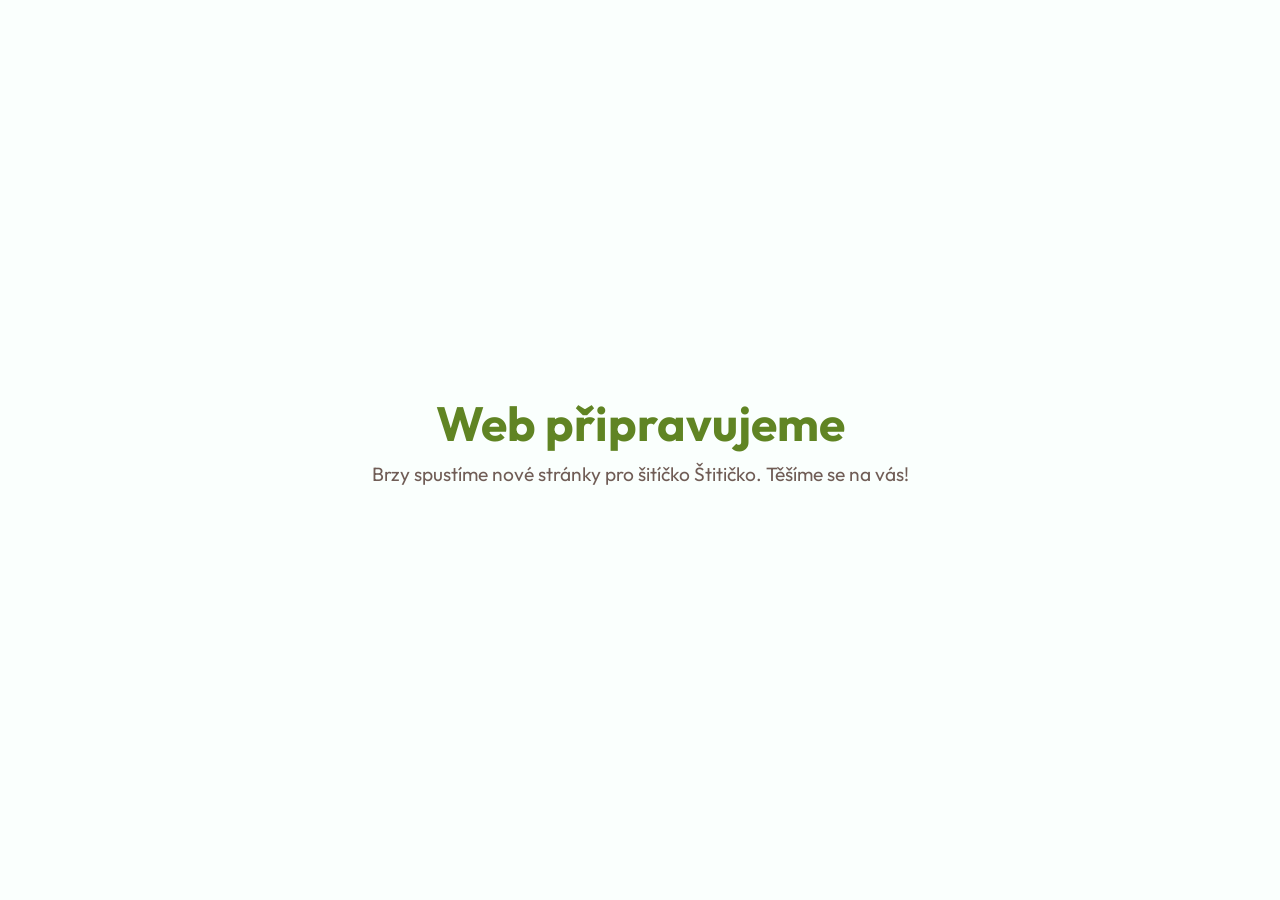
==== index.html @ 1f5d09c8 "create" ====
<!DOCTYPE html>
<html lang="cs">
<head>
  <meta charset="UTF-8" />
  <meta name="viewport" content="width=device-width, initial-scale=1.0" />
  <title>Štitičko u divadla</title>

  <!-- Bootstrap -->
  <link href="https://cdn.jsdelivr.net/npm/bootstrap@5.3.3/dist/css/bootstrap.min.css" rel="stylesheet" />

  <!-- Google Fonts: Outfit -->
  <link href="https://fonts.googleapis.com/css2?family=Outfit:wght@400;600;700&display=swap" rel="stylesheet" />

  <style>
    body {
      font-family: 'Outfit', sans-serif;
      background-color: #FAFFFD; /* Baby powder */
      color: #020202; /* Black */
      display: flex;
      flex-direction: column;
      justify-content: center;
      align-items: center;
      height: 100vh;
      margin: 0;
      text-align: center;
    }

    h1 {
      font-size: 3rem;
      font-weight: 700;
      color: #608423; /* Avocado */
    }

    p {
      font-size: 1.2rem;
      color: #705D56; /* Wenge */
    }

    .badge {
      background-color: #3C91E6; /* Tufts Blue */
      color: #FAFFFD;
      font-weight: 600;
      font-size: 1rem;
      padding: 0.5rem 1rem;
      border-radius: 0.5rem;
      margin-top: 1.5rem;
    }
  </style>
</head>
<body>
  <div>
    <h1>Web připravujeme</h1>
    <p>Brzy spustíme nové stránky pro šitíčko Štitičko. Těšíme se na vás!</p>
  </div>
</body>
</html>
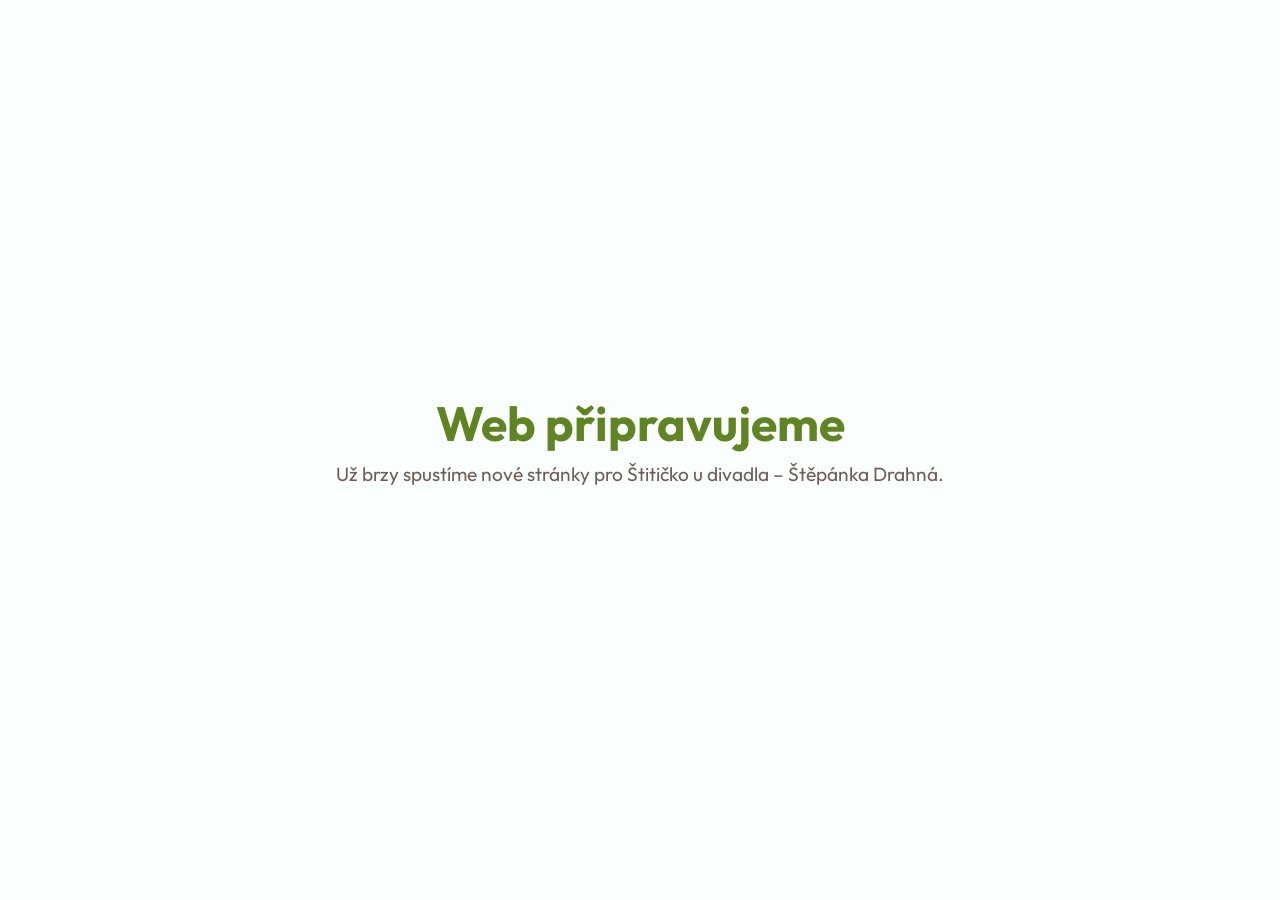
==== commit 72195b83: "upráva textu" ====
--- a/index.html
+++ b/index.html
@@ -50,7 +50,7 @@
 <body>
   <div>
     <h1>Web připravujeme</h1>
-    <p>Brzy spustíme nové stránky pro šitíčko Štitičko. Těšíme se na vás!</p>
+    <p>Už brzy spustíme nové stránky pro Štitičko u divadla – Štěpánka Drahná.</p>
   </div>
 </body>
 </html>
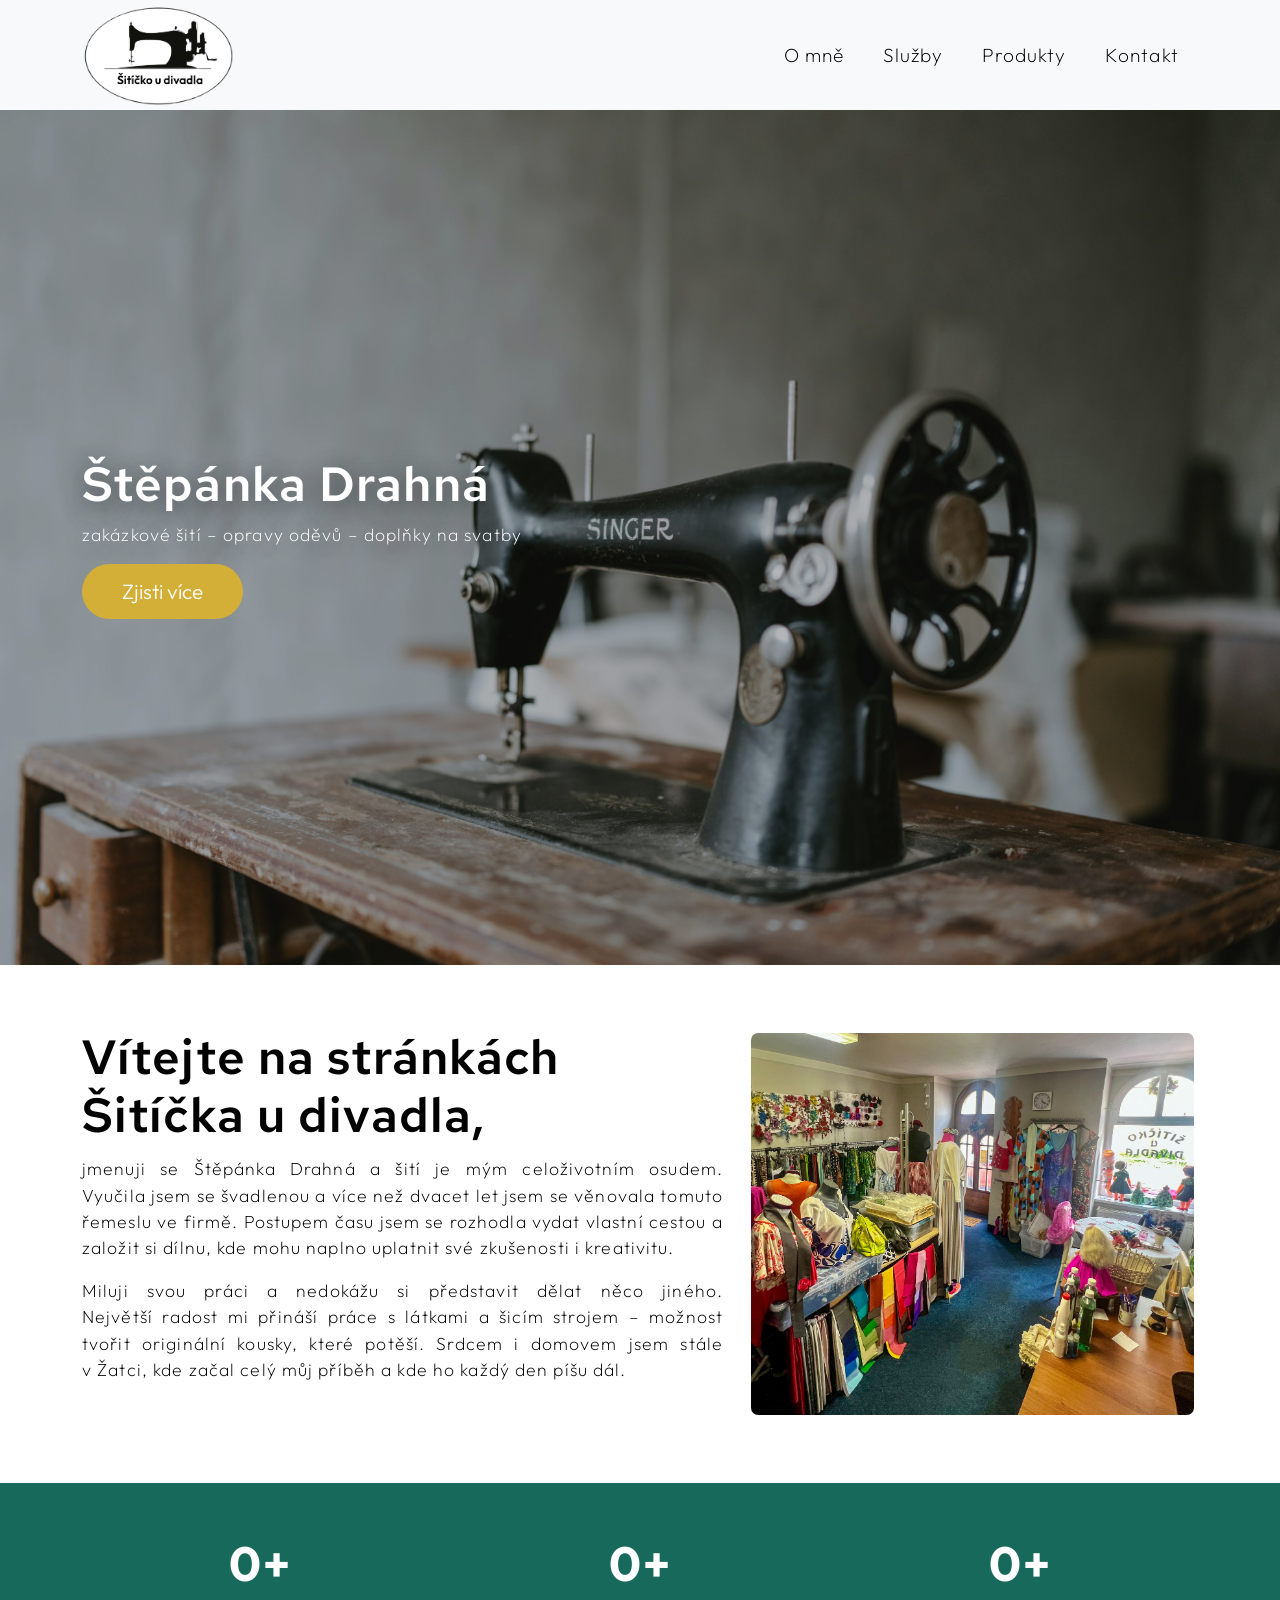
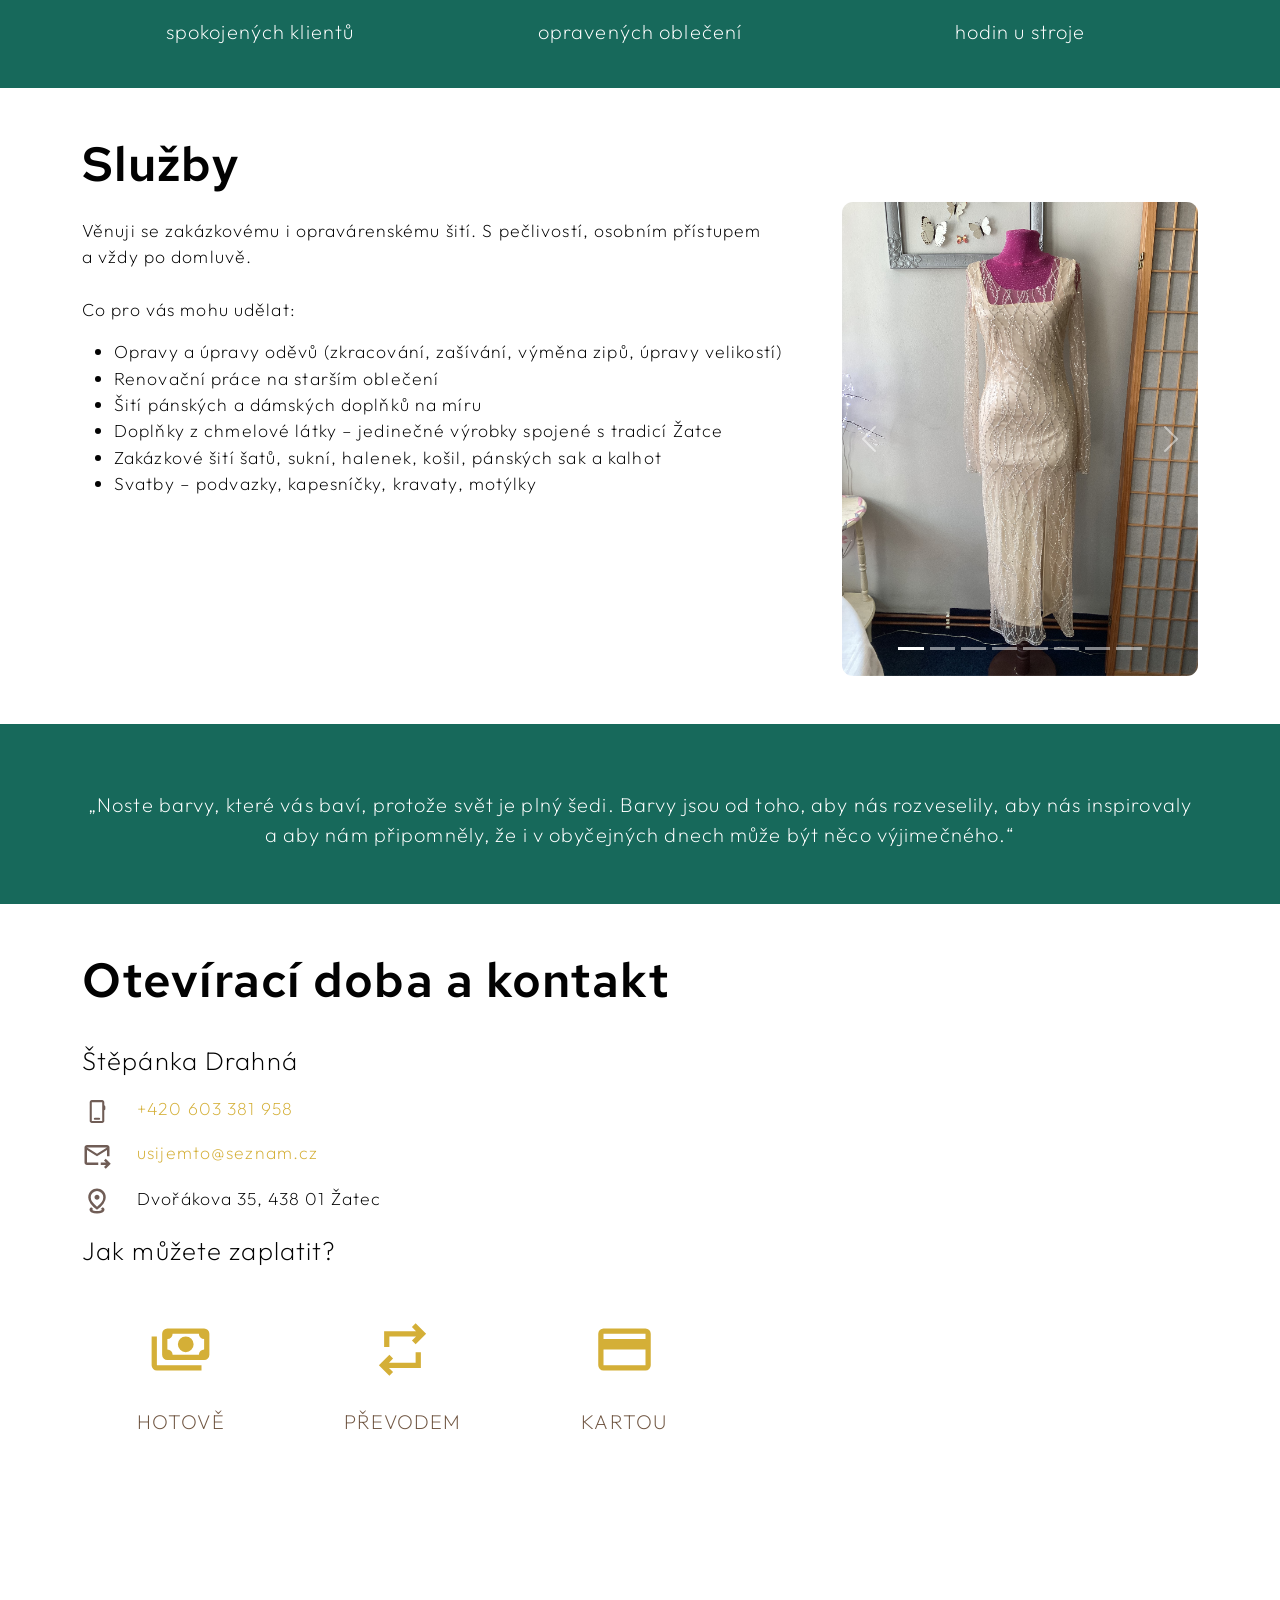
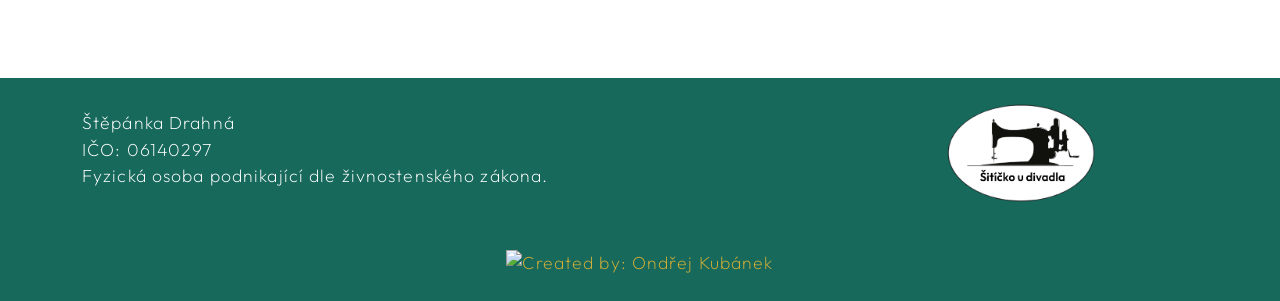
==== commit 9c94d6ae: "první ostrá" ====
--- a/index.html
+++ b/index.html
@@ -1,56 +1,374 @@
 <!DOCTYPE html>
 <html lang="cs">
+
 <head>
-  <meta charset="UTF-8" />
-  <meta name="viewport" content="width=device-width, initial-scale=1.0" />
-  <title>Štitičko u divadla</title>
-
-  <!-- Bootstrap -->
-  <link href="https://cdn.jsdelivr.net/npm/bootstrap@5.3.3/dist/css/bootstrap.min.css" rel="stylesheet" />
-
-  <!-- Google Fonts: Outfit -->
-  <link href="https://fonts.googleapis.com/css2?family=Outfit:wght@400;600;700&display=swap" rel="stylesheet" />
-
-  <style>
-    body {
-      font-family: 'Outfit', sans-serif;
-      background-color: #FAFFFD; /* Baby powder */
-      color: #020202; /* Black */
-      display: flex;
-      flex-direction: column;
-      justify-content: center;
-      align-items: center;
-      height: 100vh;
-      margin: 0;
-      text-align: center;
-    }
-
-    h1 {
-      font-size: 3rem;
-      font-weight: 700;
-      color: #608423; /* Avocado */
-    }
-
-    p {
-      font-size: 1.2rem;
-      color: #705D56; /* Wenge */
-    }
-
-    .badge {
-      background-color: #3C91E6; /* Tufts Blue */
-      color: #FAFFFD;
-      font-weight: 600;
-      font-size: 1rem;
-      padding: 0.5rem 1rem;
-      border-radius: 0.5rem;
-      margin-top: 1.5rem;
-    }
-  </style>
+    <meta charset="UTF-8">
+    <meta http-equiv="X-UA-Compatible" content="IE=edge">
+    <meta name="viewport" content="width=device-width, initial-scale=1.0">
+
+    <link rel="stylesheet" href="assets/lightbox2-2.11.3/dist/css/lightbox.min.css" />
+    <link href="css/bootstrap.css" rel="stylesheet" />
+    <link href="css/styles.css" rel="stylesheet" />
+    <meta name="author" content="Ondřej Kubánek">
+    <meta name="format-detection" content="telephone=no">
+
+    <title>Šitíčko u divadla – Štěpánka Drahná</title>
+    <meta name="description"
+        content="Šitíčko u divadla – ručně šité doplňky, opravy, renovace oblečení a pánské doplňky na míru v Žatci. Zakázkové šití s láskou a zkušeností. Kontaktujte mě pro jedinečné výrobky!">
+    <meta name="keywords"
+        content="šití, šicí služby, zakázkové šití, opravy oblečení, renovace oblečení, pánské doplňky, motýlky, kravaty, svatební doplňky, Žatec, ruční práce">
+    <meta name="robots" content="index, follow">
+
+    <meta property="og:url" content="https://www.sitickoudivadla.cz/">
+    <meta property="og:type" content="website">
+    <meta property="og:description"
+        content="Šitíčko u divadla – ručně šité doplňky, opravy, renovace oblečení a pánské doplňky na míru v Žatci. Zakázkové šití s láskou a zkušeností. Kontaktujte mě pro jedinečné výrobky!">
+    <meta property="og:image" content="assets/img/bg-header-foto.jpg">
+
+    <link rel="apple-touch-icon" sizes="180x180" href="assets/favicon/apple-touch-icon.png">
+    <link rel="manifest" href="assets/favicon/site.webmanifest">
+    <link rel="shortcut icon" href="assets/favicon/favicon.ico">
+
+
 </head>
+
 <body>
-  <div>
-    <h1>Web připravujeme</h1>
-    <p>Už brzy spustíme nové stránky pro Štitičko u divadla – Štěpánka Drahná.</p>
-  </div>
+
+    <nav class="navbar bg-light navbar-expand-lg">
+        <div class="container">
+            <a class="navbar-brand mx-auto mx-lg-0" href="./">
+                <img src="./assets/logos/logo-main.png" alt="Logo Šitíčko u divadla" height="100">
+            </a>
+            <button class="navbar-toggler collapsed d-flex d-lg-none flex-column justify-content-around m-nav-btn"
+                type="button" data-bs-toggle="collapse" data-bs-target="#navbarNav" aria-controls="navbarNav"
+                aria-expanded="false" aria-label="Toggle navigation">
+                <span class="toggler-icon top-bar"></span>
+                <span class="toggler-icon middle-bar"></span>
+                <span class="toggler-icon bottom-bar"></span>
+            </button>
+            <div class="collapse navbar-collapse justify-content-end mt-2 mt-lg-0" id="navbarNav">
+                <ul class="navbar-nav m-nav justify-content-center justify-content-lg-end">
+                    <li class="nav-item">
+                        <a class="nav-link" href="#o-mne">O mně</a>
+                    </li>
+                    <li class="nav-item">
+                        <a class="nav-link" href="#sluzby">Služby</a>
+                    </li>
+                    <li class="nav-item">
+                        <a class="nav-link" href="/produkty">Produkty</a>
+                    </li>
+                    <li class="nav-item">
+                        <a class="nav-link" href="#kontakt">Kontakt</a>
+                    </li>
+                    <!--<li class="nav-item social-nav position-relative">
+                    <a class="nav-link social-nav-item" target="_blank"
+                        href="https://www.instagram.com/blahodarna_pece_stepanka_kee/">
+                        <img class="icon" src="./assets/icons/instagram.svg" alt="Instagram" height="25px">
+                    </a>
+                    <a class="nav-link social-nav-item" target="_blank"
+                        href="https://www.facebook.com/profile.php?id=100088248204150">
+                        <img class="icon" src="./assets/icons/facebook.svg" alt="Facebook" height="25px">
+                    </a>
+                </li>-->
+                </ul>
+            </div>
+        </div>
+    </nav>
+
+
+
+    <section class=" header w-100 d-flex align-items-center">
+        <div class="container">
+            <div class="row">
+                <div class="col-lg-12 text-header">
+                    <div class="col-lg-12">
+
+                    </div>
+                    <div class="col-lg-12 py-5">
+                        <H1 class="text-shadow" style="color:white;">Štěpánka Drahná</h1>
+                        <p class="text-shadow" style="color:white; ">zakázkové šití – opravy oděvů – doplňky na svatby
+                        </p>
+                        <a class="btn btn-secondary " href="">Zjisti více</a>
+                    </div>
+                </div>
+            </div>
+        </div>
+    </section>
+
+
+
+    <section class="about content- py-5" id="o-mne">
+        <div class="container">
+            <div class="row">
+
+                <div class="col-lg-7 pt-3">
+                    <h1>Vítejte na stránkách<br>Šitíčka u divadla,</h1>
+                    <p class="pt-1 justify">jmenuji se Štěpánka Drahná a šití je mým celoživotním osudem.
+                        Vyučila&nbsp;jsem
+                        se švadlenou a více než dvacet let jsem se věnovala tomuto řemeslu ve firmě. Postupem času jsem
+                        se rozhodla vydat vlastní cestou a založit si dílnu, kde mohu naplno uplatnit své zkušenosti
+                        i&nbsp;kreativitu.</p>
+                    <p class="justify">Miluji svou práci a nedokážu si představit dělat něco jiného.
+                        Největší&nbsp;radost mi
+                        přináší práce s látkami a šicím strojem – možnost tvořit originální kousky, které potěší. Srdcem
+                        i&nbsp;domovem jsem stále v&nbsp;Žatci, kde začal celý můj příběh a&nbsp;kde ho každý den píšu
+                        dál.</p>
+                </div>
+                <div class="col-lg-5 py-3">
+                    <a href="./assets/img/interier.jpg" data-lightbox="gallery" data-title="Prodejna Šitíčko u divadla">
+                        <img src="./assets/img/interier.jpg" alt="Prodejna Šitíčko u divadla" class="img-thumbnail">
+                    </a>
+
+                </div>
+            </div>
+        </div>
+    </section>
+
+    <section class="linktree content-small">
+        <div class="container">
+            <div class="row pt-4">
+                <div class="col-lg-4 linktree-div">
+                    <span class="counter purecounter" data-purecounter-start="0" data-purecounter-end="300"
+                        data-purecounter-duration="1.1">0</span><span class="counter">+</span>
+                    <p class="text-secondary linktree-text">spokojených klientů</p>
+                </div>
+
+                <div class="col-lg-4 linktree-div">
+                    <span class="counter purecounter" data-purecounter-start="0" data-purecounter-end="950"
+                        data-purecounter-duration="1">0</span><span class="counter">+</span>
+                    <p class="text-secondary linktree-text">opravených oblečení</p>
+                </div>
+
+                <div class="col-lg-4 linktree-div">
+                    <span class="counter purecounter" data-purecounter-start="0" data-purecounter-end="1200"
+                        data-purecounter-duration="0.4">0</span><span class="counter">+</span>
+                    <p class="text-secondary linktree-text">hodin u stroje</p>
+                </div>
+            </div>
+        </div>
+    </section>
+
+
+    <section class="sluzby content- py-5" id="sluzby">
+        <div class="container">
+            <div class="row ">
+                <h1>Služby</h1>
+                <div class="col-lg-8">
+                    <p class="pt-3">
+                        Věnuji se zakázkovému i opravárenskému šití. S pečlivostí, osobním přístupem a&nbsp;vždy po
+                        domluvě.
+                        <br><br>Co pro vás mohu udělat:
+                    <ul>
+                        <li>Opravy a úpravy oděvů (zkracování, zašívání, výměna zipů, úpravy velikostí)</li>
+                        <li>Renovační práce na starším oblečení</li>
+                        <li>Šití pánských a dámských doplňků na míru</li>
+                        <li>Doplňky z chmelové látky – jedinečné výrobky spojené s tradicí Žatce</li>
+                        <li>Zakázkové šití šatů, sukní, halenek, košil, pánských sak a kalhot</li>
+                        <li>Svatby – podvazky, kapesníčky, kravaty, motýlky</li>
+                    </ul>
+                    </p>
+                    <!--<a class="btn btn-secondary m-2" href="#about">Zjisti více</a>-->
+                </div>
+                <div class="col-lg-4">
+                    <div id="carousel-photos-0" class="carousel slide" data-bs-ride="true">
+                        <div class="carousel-indicators">
+                            <button type="button" data-bs-target="#carousel-photos-0" data-bs-slide-to="0"
+                                class="active" aria-current="true" aria-label="Slide 1"></button>
+                            <button type="button" data-bs-target="#carousel-photos-0" data-bs-slide-to="1"
+                                aria-label="Slide 2"></button>
+                            <button type="button" data-bs-target="#carousel-photos-0" data-bs-slide-to="2"
+                                aria-label="Slide 3"></button>
+                            <button type="button" data-bs-target="#carousel-photos-0" data-bs-slide-to="3"
+                                aria-label="Slide 4"></button>
+                            <button type="button" data-bs-target="#carousel-photos-0" data-bs-slide-to="4"
+                                aria-label="Slide 5"></button>
+                            <button type="button" data-bs-target="#carousel-photos-0" data-bs-slide-to="5"
+                                aria-label="Slide 6"></button>
+                            <button type="button" data-bs-target="#carousel-photos-0" data-bs-slide-to="6"
+                                aria-label="Slide 7"></button>
+                            <button type="button" data-bs-target="#carousel-photos-0" data-bs-slide-to="7"
+                                aria-label="Slide 8"></button>
+
+                        </div>
+                        <div class="carousel-inner rounded">
+                            <div class="carousel-item active">
+                                <a href="assets/img/produkty/IMG_0005.jpeg" data-lightbox="galerie"
+                                    data-title="Popis obrázku">
+                                    <img src="assets/img/produkty/IMG_0005.jpeg" class="d-block w-100" alt="">
+                                </a>
+                            </div>
+                            <div class="carousel-item">
+                                <a href="assets/img/produkty/IMG_0011.jpeg" data-lightbox="galerie"
+                                    data-title="Popis obrázku">
+                                    <img src="assets/img/produkty/IMG_0011.jpeg" class="d-block w-100" alt="">
+                                </a>
+                            </div>
+                            <div class="carousel-item">
+                                <a href="assets/img/produkty/IMG_0021.jpeg" data-lightbox="galerie"
+                                    data-title="Popis obrázku">
+
+                                    <img src="assets/img/produkty/IMG_0021.jpeg" class="d-block w-100" alt="">
+                                </a>
+                            </div>
+                            <div class="carousel-item">
+                                <a href="assets/img/produkty/IMG_0031.jpeg" data-lightbox="galerie"
+                                    data-title="Popis obrázku">
+
+                                    <img src="assets/img/produkty/IMG_0031.jpeg" class="d-block w-100" alt="">
+                                </a>
+                            </div>
+                            <div class="carousel-item">
+                                <a href="assets/img/produkty/IMG_0036.jpeg" data-lightbox="galerie"
+                                    data-title="Popis obrázku">
+
+                                    <img src="assets/img/produkty/IMG_0036.jpeg" class="d-block w-100" alt="">
+                                </a>
+                            </div>
+                            <div class="carousel-item">
+                                <a href="assets/img/produkty/IMG_0048.jpeg" data-lightbox="galerie"
+                                    data-title="Popis obrázku">
+
+                                    <img src="assets/img/produkty/IMG_0048.jpeg" class="d-block w-100" alt="">
+                                </a>
+                            </div>
+                            <div class="carousel-item">
+                                <a href="assets/img/produkty/IMG_0069.jpeg" data-lightbox="galerie"
+                                    data-title="Popis obrázku">
+
+                                    <img src="assets/img/produkty/IMG_0069.jpeg" class="d-block w-100" alt="">
+                                </a>
+                            </div>
+                            <div class="carousel-item">
+                                <a href="assets/img/produkty/IMG_0081.jpeg" data-lightbox="galerie"
+                                    data-title="Popis obrázku">
+
+                                    <img src="assets/img/produkty/IMG_0081.jpeg" class="d-block w-100" alt="">
+                                </a>
+                            </div>
+                        </div>
+                        <button class="carousel-control-prev" type="button" data-bs-target="#carousel-photos-0"
+                            data-bs-slide="prev">
+                            <span class="carousel-control-prev-icon" aria-hidden="true"></span>
+                            <span class="visually-hidden">Předchozí</span>
+                        </button>
+                        <button class="carousel-control-next" type="button" data-bs-target="#carousel-photos-0"
+                            data-bs-slide="next">
+                            <span class="carousel-control-next-icon" aria-hidden="true"></span>
+                            <span class="visually-hidden">Následující</span>
+                        </button>
+                    </div>
+                </div>
+            </div>
+
+
+        </div>
+
+
+    </section>
+
+
+
+    <section class="content-small-motto">
+        <div class="container">
+            <div class="row motto-div">
+                <p class="text-secondary linktree-text">„Noste barvy, které vás baví, protože svět je plný šedi. Barvy
+                    jsou od toho, aby nás rozveselily, aby nás inspirovaly a aby nám připomněly, že i v obyčejných dnech
+                    může být něco výjimečného.“</p>
+
+            </div>
+        </div>
+    </section>
+
+
+
+    <section class="massages content-large" id="kontakt">
+        <div class="container">
+            <div class="row pt-5">
+                <h1 class="">Otevírací doba a kontakt</h1>
+                <div class="col-lg-7 py-4">
+                    <p class="text-secondary">Štěpánka Drahná</p>
+                    <p>
+                        <img src="./assets/icons/telefon.svg" alt=""
+                            style="height:25px; width:50px; padding-right: 20px;">
+                        <a href="tel:+420777450911">+420 603 381 958</a>
+                    </p>
+                    <p> <img src="./assets/icons/email.svg" alt=""
+                            style="height:30px; width:50px; padding-right: 20px;">
+                        <a href="mailto:usijemto@seznam.cz">usijemto@seznam.cz</a>
+                    </p>
+                    <p><img src="./assets/icons/lokace.svg" alt=""
+                            style="height:30px; width:50px; padding-right: 20px;">
+                        Dvořákova 35, 438 01 Žatec</p>
+
+                    <p class="text-secondary">Jak můžete zaplatit?</p>
+                    <div class="row text-center">
+                        <div class="col-lg-4 ">
+                            <img class="contact-icon" src="./assets/icons/hotovost.svg" alt="" srcset="">
+                            <p class="contact-text">HOTOVĚ</p>
+
+                        </div>
+                        <div class="col-lg-4 ">
+                            <img class="contact-icon" src="./assets/icons/prevod.svg" alt="" srcset="">
+                            <p class="contact-text">PŘEVODEM</p>
+                        </div>
+                        <div class="col-lg-4 ">
+                            <img class="contact-icon" src="./assets/icons/karta.svg" alt="" srcset="">
+                            <p class="contact-text">KARTOU</p>
+                        </div>
+                        <!--<div class="col-lg-4 ">
+                            <img class="contact-icon" src="./assets/icons/stravenky.svg" alt="" srcset="">
+                            <p class="contact-text">STRAVENKY</p>
+                        </div>!-->
+                    </div>
+
+
+
+                </div>
+                <div class="col-lg-5 py-4">
+                    <iframe
+                        src="https://www.google.com/maps/embed?pb=!1m18!1m12!1m3!1d1864.5217878846329!2d13.542707104356175!3d50.32806025073156!2m3!1f0!2f0!3f0!3m2!1i1024!2i768!4f13.1!3m3!1m2!1s0x470a3d5cd3f84abf%3A0x8786ca76df684717!2zxaBpdMOtxI1rbyB1IGRpdmFkbGEg4oCTIMWgdMSbcMOhbmthIERyYWhuw6E!5e0!3m2!1scs!2sro!4v1751181024813!5m2!1scs!2sro"
+                        width="100%" height="450" style="border:0;" allowfullscreen="" loading="lazy"
+                        referrerpolicy="no-referrer-when-downgrade"></iframe>
+                </div>
+            </div>
+        </div>
+    </section>
+
+    <footer class="content-small">
+        <div class="container">
+            <div class="row">
+                <div class="col-lg-8">
+                    <div class="footer">
+                        <p class="text-white">Štěpánka Drahná<br>
+                            <span>IČO: 06140297</span><br>
+                            Fyzická osoba podnikající dle živnostenského zákona.
+                        </p>
+
+                    </div>
+                </div>
+                <div class="col-lg-4 text-center py-4">
+                    <img height="100" src="./assets/logos/logo-main.png" alt="Šitíčko u divadla" srcset="">
+                </div>
+                <div class="col-lg-12" style="text-align: center;">
+                    <a href="http://ondrejkubanek.cz" target="_blank"><img style="width:250px; margin: 1.5rem; "
+                            src="https://ondrejkubanek.cz/assets/logo/ok_copy_white.svg"
+                            alt="Created by: Ondřej Kubánek" srcset=""> </a>
+                </div>
+            </div>
+        </div>
+    </footer>
+
+
+    
+    <script src="https://cdn.jsdelivr.net/npm/bootstrap@5.1.3/dist/js/bootstrap.bundle.min.js"></script>
+    <script src="js/jquery.js"></script>
+    <script src="assets/lightbox2-2.11.3/dist/js/lightbox.min.js"></script>
+
+    <script src="https://cdn.jsdelivr.net/npm/@srexi/purecounterjs/dist/purecounter_vanilla.js"></script>
+    <script>
+        new PureCounter();
+    </script>
+
 </body>
+
 </html>
--- a/css/styles.css
+++ b/css/styles.css
@@ -0,0 +1,342 @@
+.justify {
+    text-align: justify;
+}
+
+.logo {
+    height: 10px;
+    width: 10px;
+}
+
+.logo-nav {
+    height: 110px;
+    width: 110px;
+}
+
+.text-404 {
+    text-align: center;
+}
+
+.social-nav {
+    margin-left: 0.5rem;
+}
+
+.content-large {
+    min-height: 86vh;
+}
+
+.content-small {
+    min-height: 205px;
+    background-color: #17695B;
+}
+
+.content-small-motto {
+    min-height: 180px;
+    background-color: #17695B;
+}
+
+.text-shadow {
+    text-shadow:
+        0 4px 24px rgba(0, 0, 0, 0.35),
+        /* méně tmavý, více rozmazaný */
+        0 8px 32px rgba(0, 0, 0, 0.18);
+    /* ještě světlejší vrstva */
+}
+
+.text-header {
+
+    z-index: 2;
+}
+
+.navbar-collapse {
+    z-index: 3;
+}
+
+.header {
+    background: url('../assets/img/bg-header.jpg') no-repeat center center;
+    -webkit-background-size: cover;
+    -moz-background-size: cover;
+    -o-background-size: cover;
+    background-size: cover;
+    position: relative;
+    min-height: 95vh;
+}
+
+.img-header {
+    height: 500px;
+    -webkit-filter: drop-shadow(5px 5px 5px #222222);
+    filter: drop-shadow(5px 5px 5px #222222);
+}
+
+.m-nav {
+    margin: 2.5rem 0 2.5rem 0;
+}
+
+.absolute-1 {
+
+    position: absolute;
+    width: 213px;
+    left: 0;
+    rotate: -20deg;
+}
+
+.ajurveda-logo {
+    height: 5rem;
+}
+
+.ajurveda-text-icon {
+    height: 10rem;
+}
+
+.galerie {
+    margin: auto;
+    width: 50%;
+}
+
+.dosa-text {
+    color: #705642 !important;
+    padding-top: 1rem;
+}
+
+.ajurveda-div:hover>h2 {
+    color: #cbaf3d !important;
+    transition: all 0.35s;
+}
+
+
+
+@media (max-width: 992px) {
+    .m-nav {
+        margin: 0 !important;
+    }
+
+
+    .navbar-collapse.collapse.show {
+        padding-bottom: 1.5rem;
+
+    }
+
+
+    .social-nav {
+        margin: 0 !important;
+        padding: 1rem 0 1rem 0 !important;
+    }
+
+    .nav-link {
+        margin: 1rem 0 0 0 !important;
+    }
+
+    .text-header {
+        padding: 5rem !important;
+    }
+
+    .img-header {
+        height: 250px;
+    }
+
+    .motto-text {
+        font-size: 1.5rem !important;
+    }
+
+    .content-small {
+        min-height: 280px;
+    }
+
+    .absolute-1 {
+        display: none;
+    }
+
+    .galerie {
+        width: 100% !important;
+    }
+}
+
+.social-nav-item {
+    display: inline;
+    padding: 0px !important;
+    margin-left: .5rem;
+    color: black !important;
+}
+
+.icon {
+    display: inline-block;
+    width: 25px;
+    height: 25px;
+    background-size: cover;
+}
+
+.icon-instagram {
+    background-image: url(../assets/icons/instagram.svg);
+}
+
+.languages {
+    position: fixed;
+    bottom: 1rem;
+    left: 5%;
+    width: auto;
+    z-index: 2;
+}
+
+.navbar-toggler {
+    width: 25px;
+    height: 25px;
+    position: relative;
+    transition: .5s ease-in-out;
+    margin: 2.5rem 52.5% 2.5rem 47.5%;
+    display: flex;
+    align-items: center;
+    justify-content: center;
+}
+
+.navbar-toggler,
+.navbar-toggler:focus,
+.navbar-toggler:active,
+.navbar-toggler-icon:focus {
+    outline: none;
+    box-shadow: none;
+    border: 0;
+}
+
+.navbar-toggler span {
+    margin: 0;
+    padding: 0;
+}
+
+.toggler-icon {
+    display: block;
+    position: absolute;
+    height: 3px;
+    width: 100%;
+    background: #dbc87b;
+    border-radius: 19px;
+    opacity: 1;
+    left: 0;
+    transform: rotate(0deg);
+    transition: .25s ease-in-out;
+}
+
+.middle-bar {
+    margin-top: 0px;
+}
+
+/* when navigation is clicked */
+
+.navbar-toggler .top-bar {
+    margin-top: 0px;
+    transform: rotate(-135deg);
+}
+
+.navbar-toggler .middle-bar {
+    opacity: 0;
+    filter: alpha(opacity=0);
+}
+
+.navbar-toggler .bottom-bar {
+    margin-top: 0px;
+    transform: rotate(135deg);
+}
+
+/* State when the navbar is collapsed */
+
+.navbar-toggler.collapsed .top-bar {
+    margin-top: -20px;
+    transform: rotate(0deg);
+}
+
+.navbar-toggler.collapsed .middle-bar {
+    opacity: 1;
+    filter: alpha(opacity=100);
+}
+
+.navbar-toggler.collapsed .bottom-bar {
+    margin-top: 20px;
+    transform: rotate(0deg);
+}
+
+.navbar-toggler.collapsed .toggler-icon {
+    background: #705642;
+}
+
+.linktree-div:hover>a>p {
+    color: #705642 !important;
+    fill: #705642 !important;
+    transition: all 0.35s;
+}
+
+.linktree-icon {
+    height: 100px;
+    padding-top: 2rem;
+    fill: white !important;
+    transition: all 0.3s;
+
+}
+
+.linktree-text {
+    color: white;
+    padding-top: 1.1rem;
+    font-size: 20px !important;
+}
+
+.linktree-div {
+    padding-top: 20px;
+    padding-bottom: 20px;
+    text-align: center;
+}
+
+.contact-icon {
+    height: 95px;
+    padding-top: 2rem;
+}
+
+.contact-text {
+    padding-top: 1.6rem;
+    font-size: 20px !important;
+    color: #705642;
+}
+
+.logo-footer {
+
+    height: 200px;
+    width: 200px;
+}
+
+.footer {
+    padding-top: 2rem;
+}
+
+.motto-div {
+    padding-top: 3rem;
+    text-align: center;
+    color: white;
+}
+
+.motto-text {
+    font-size: 1.8rem;
+    margin: 0 !important;
+}
+
+.text-right {
+    text-align: end !important;
+}
+
+.massage-link {
+    cursor: pointer;
+    color: #705642;
+    transition: all 0.2s;
+    text-align: center;
+
+}
+
+.massage-link:hover {
+    color: #dbc87b;
+    transition: all 0.2s;
+    letter-spacing: 2px;
+
+
+    
+}
+
+.counter {
+  font-size: 3rem;
+  font-weight: 700;
+  color: white;
+}
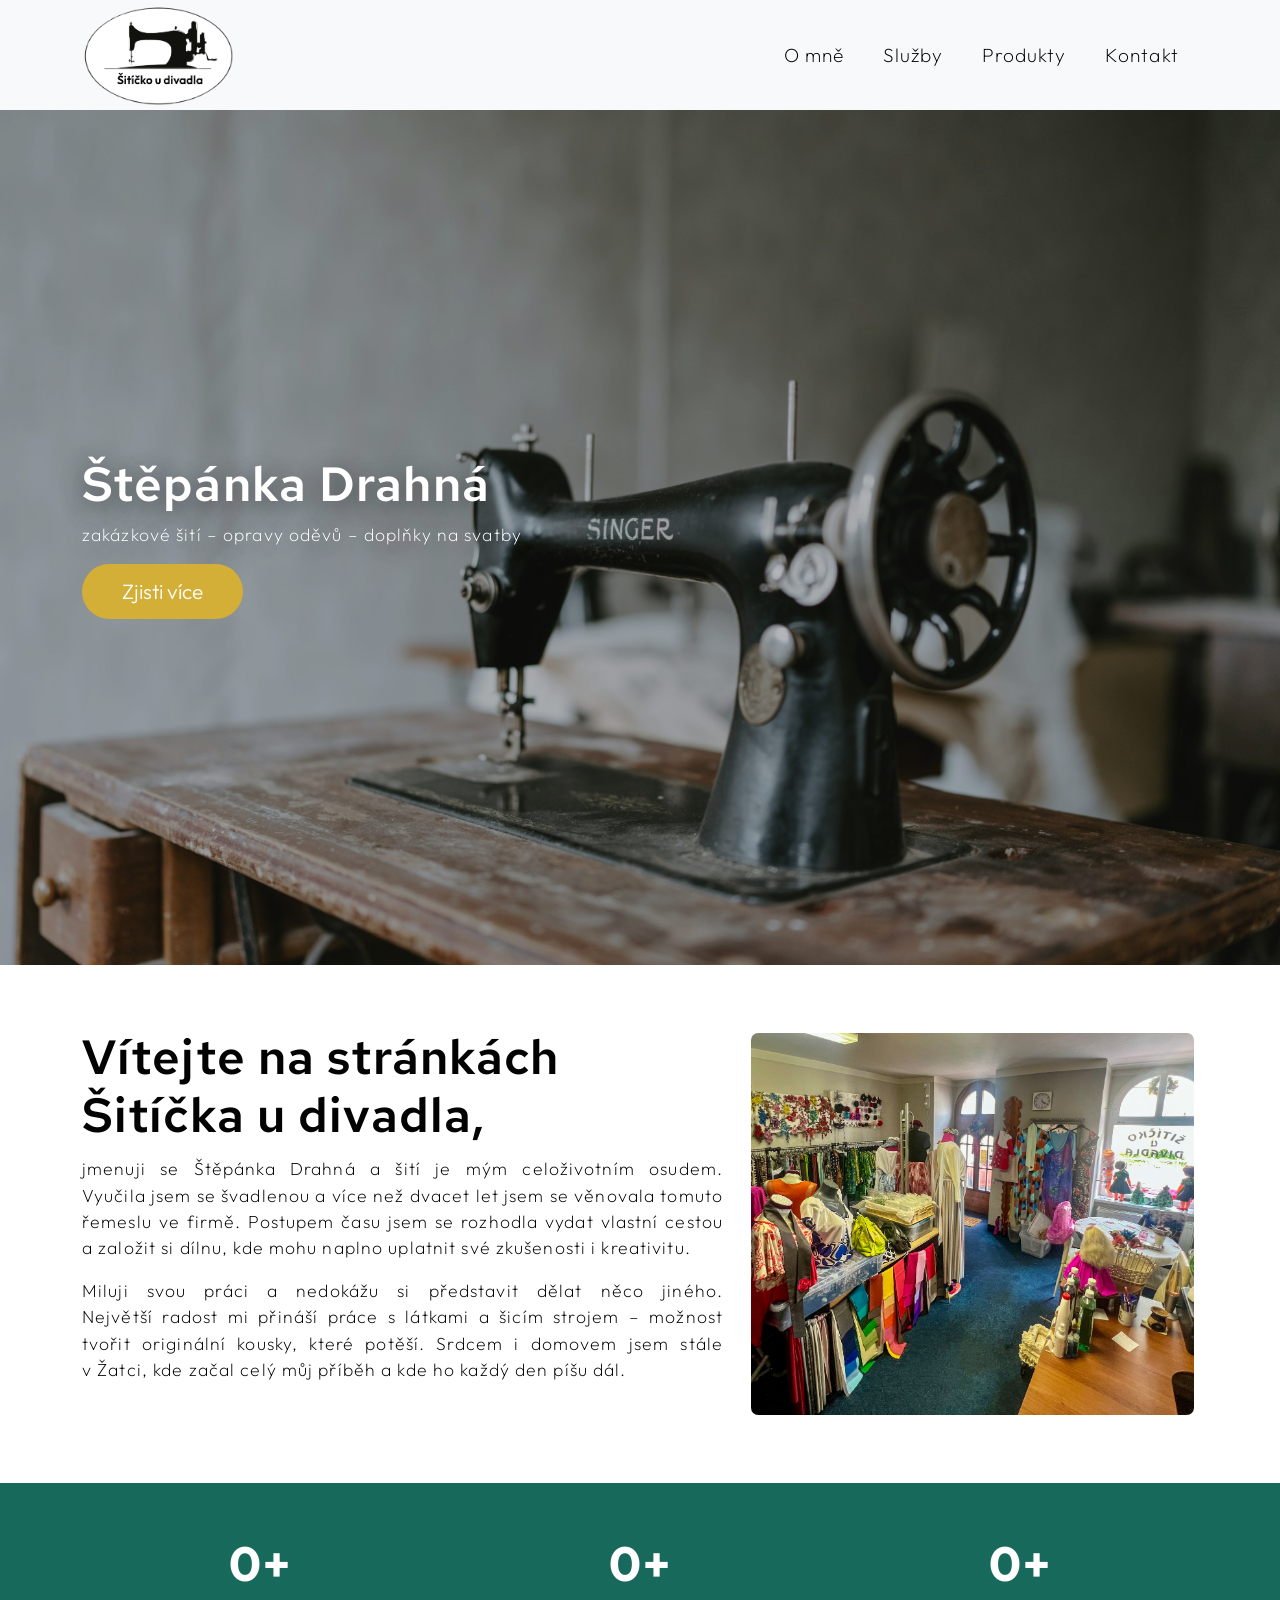
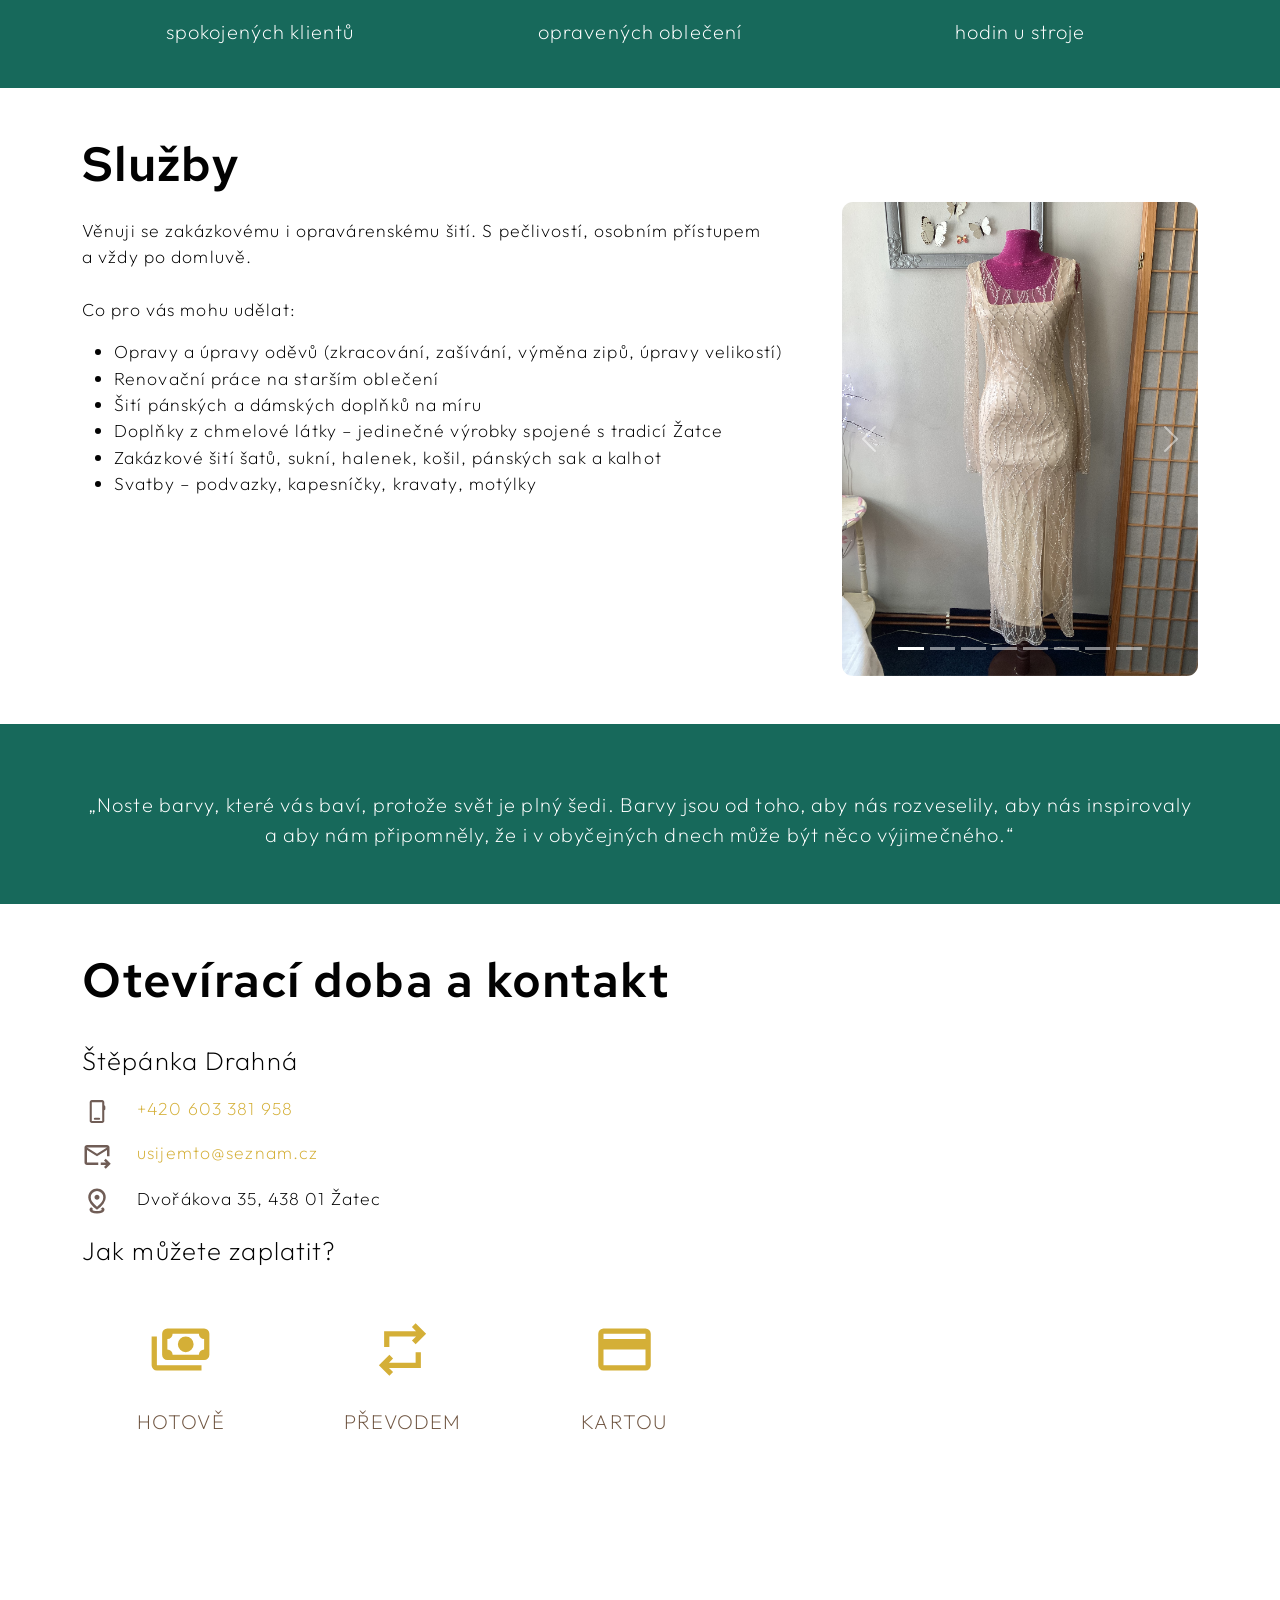
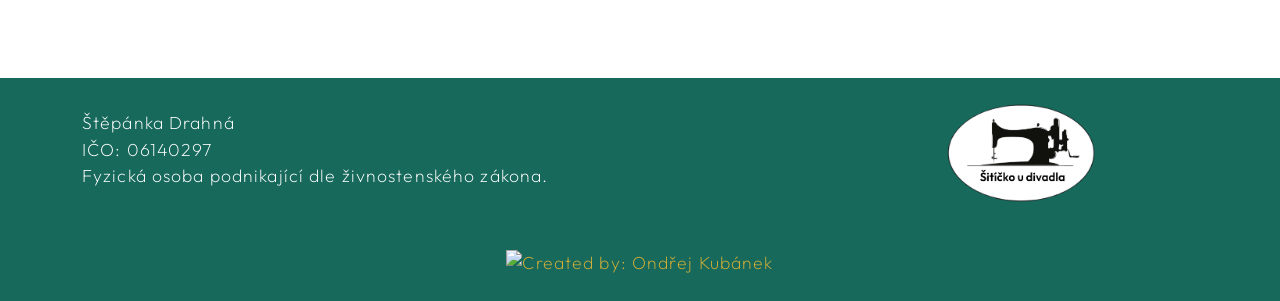
==== commit e59724b8: "btn" ====
--- a/index.html
+++ b/index.html
@@ -88,7 +88,7 @@
                         <H1 class="text-shadow" style="color:white;">Štěpánka Drahná</h1>
                         <p class="text-shadow" style="color:white; ">zakázkové šití – opravy oděvů – doplňky na svatby
                         </p>
-                        <a class="btn btn-secondary " href="">Zjisti více</a>
+                        <a class="btn btn-secondary " href="#o-mne">Zjisti více</a>
                     </div>
                 </div>
             </div>
@@ -103,12 +103,12 @@
 
                 <div class="col-lg-7 pt-3">
                     <h1>Vítejte na stránkách<br>Šitíčka u divadla,</h1>
-                    <p class="pt-1 justify">jmenuji se Štěpánka Drahná a šití je mým celoživotním osudem.
+                    <p class="pt-1 justify">jmenuji se Štěpánka Drahná a&nbsp;šití je mým celoživotním osudem.
                         Vyučila&nbsp;jsem
                         se švadlenou a více než dvacet let jsem se věnovala tomuto řemeslu ve firmě. Postupem času jsem
-                        se rozhodla vydat vlastní cestou a založit si dílnu, kde mohu naplno uplatnit své zkušenosti
+                        se rozhodla vydat vlastní cestou a&nbsp;založit si dílnu, kde mohu naplno uplatnit své zkušenosti
                         i&nbsp;kreativitu.</p>
-                    <p class="justify">Miluji svou práci a nedokážu si představit dělat něco jiného.
+                    <p class="justify">Miluji svou práci a&nbsp;nedokážu si představit dělat něco jiného.
                         Největší&nbsp;radost mi
                         přináší práce s látkami a šicím strojem – možnost tvořit originální kousky, které potěší. Srdcem
                         i&nbsp;domovem jsem stále v&nbsp;Žatci, kde začal celý můj příběh a&nbsp;kde ho každý den píšu
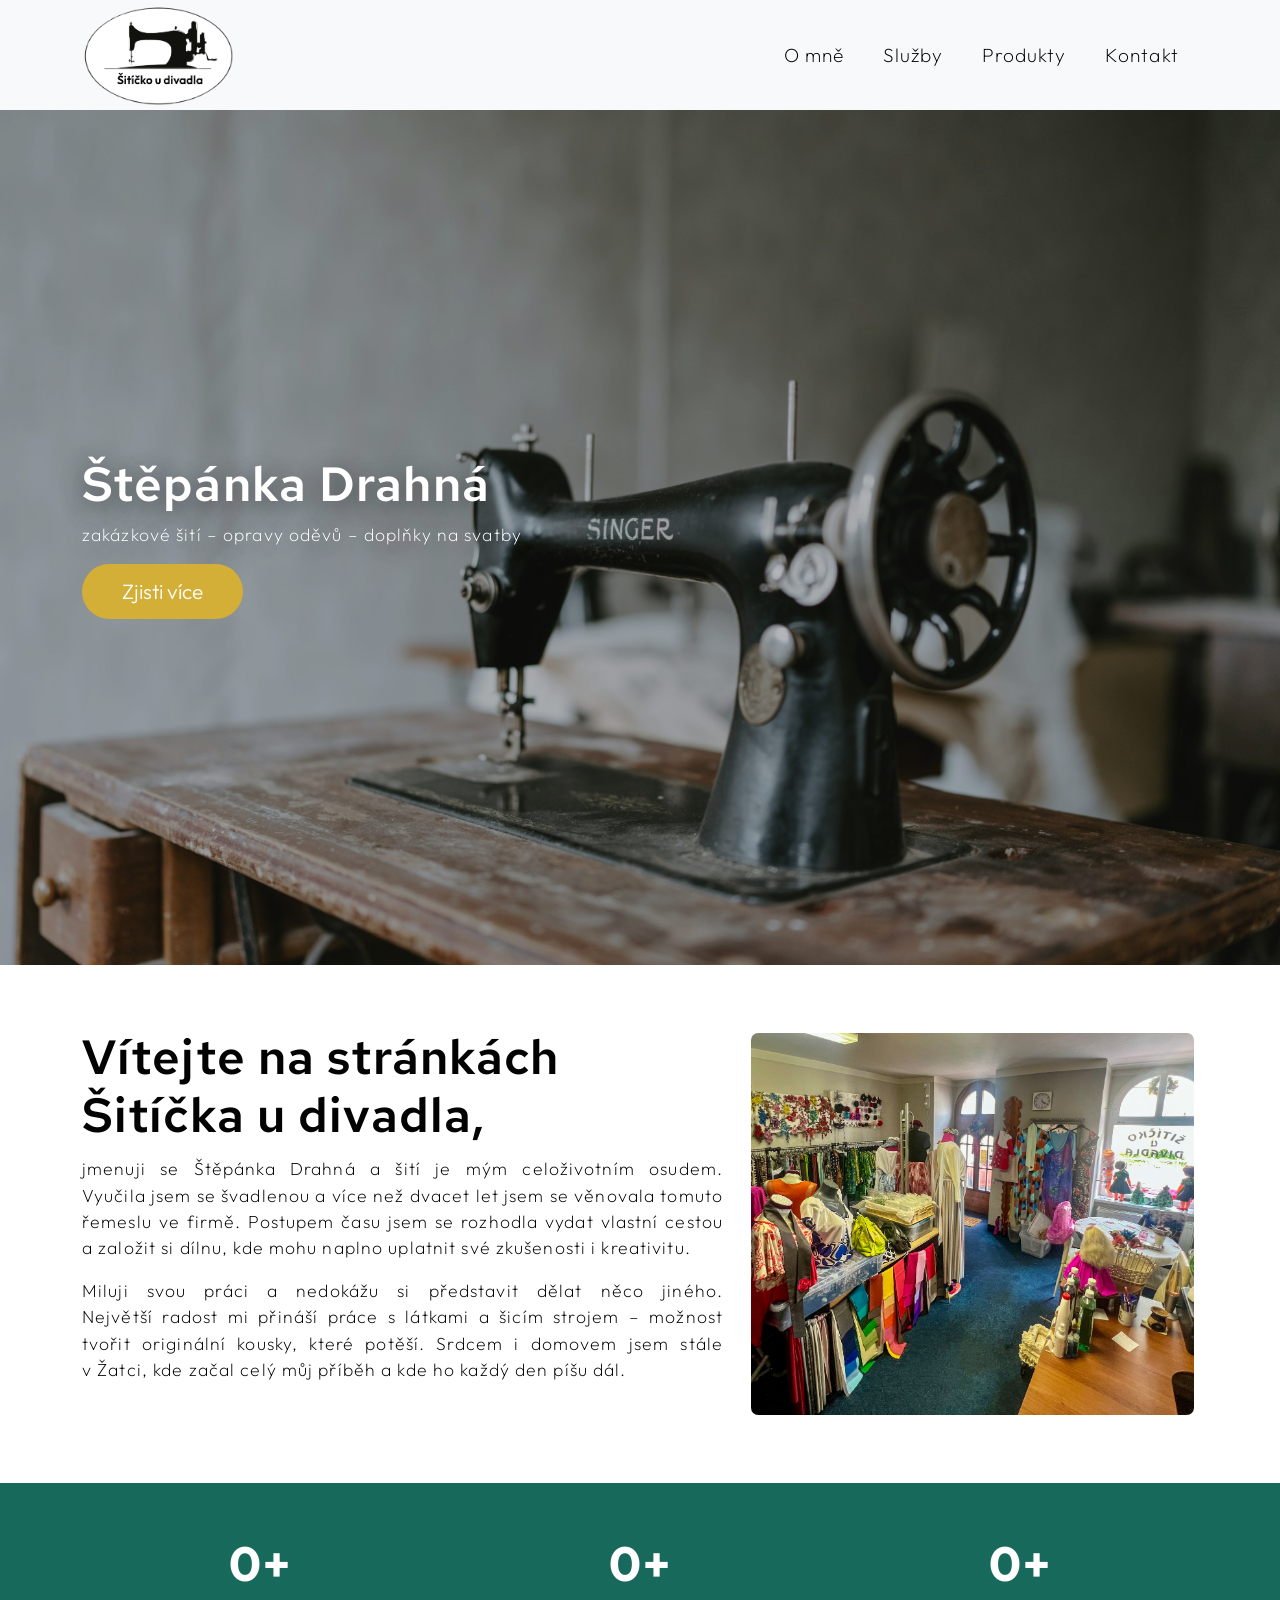
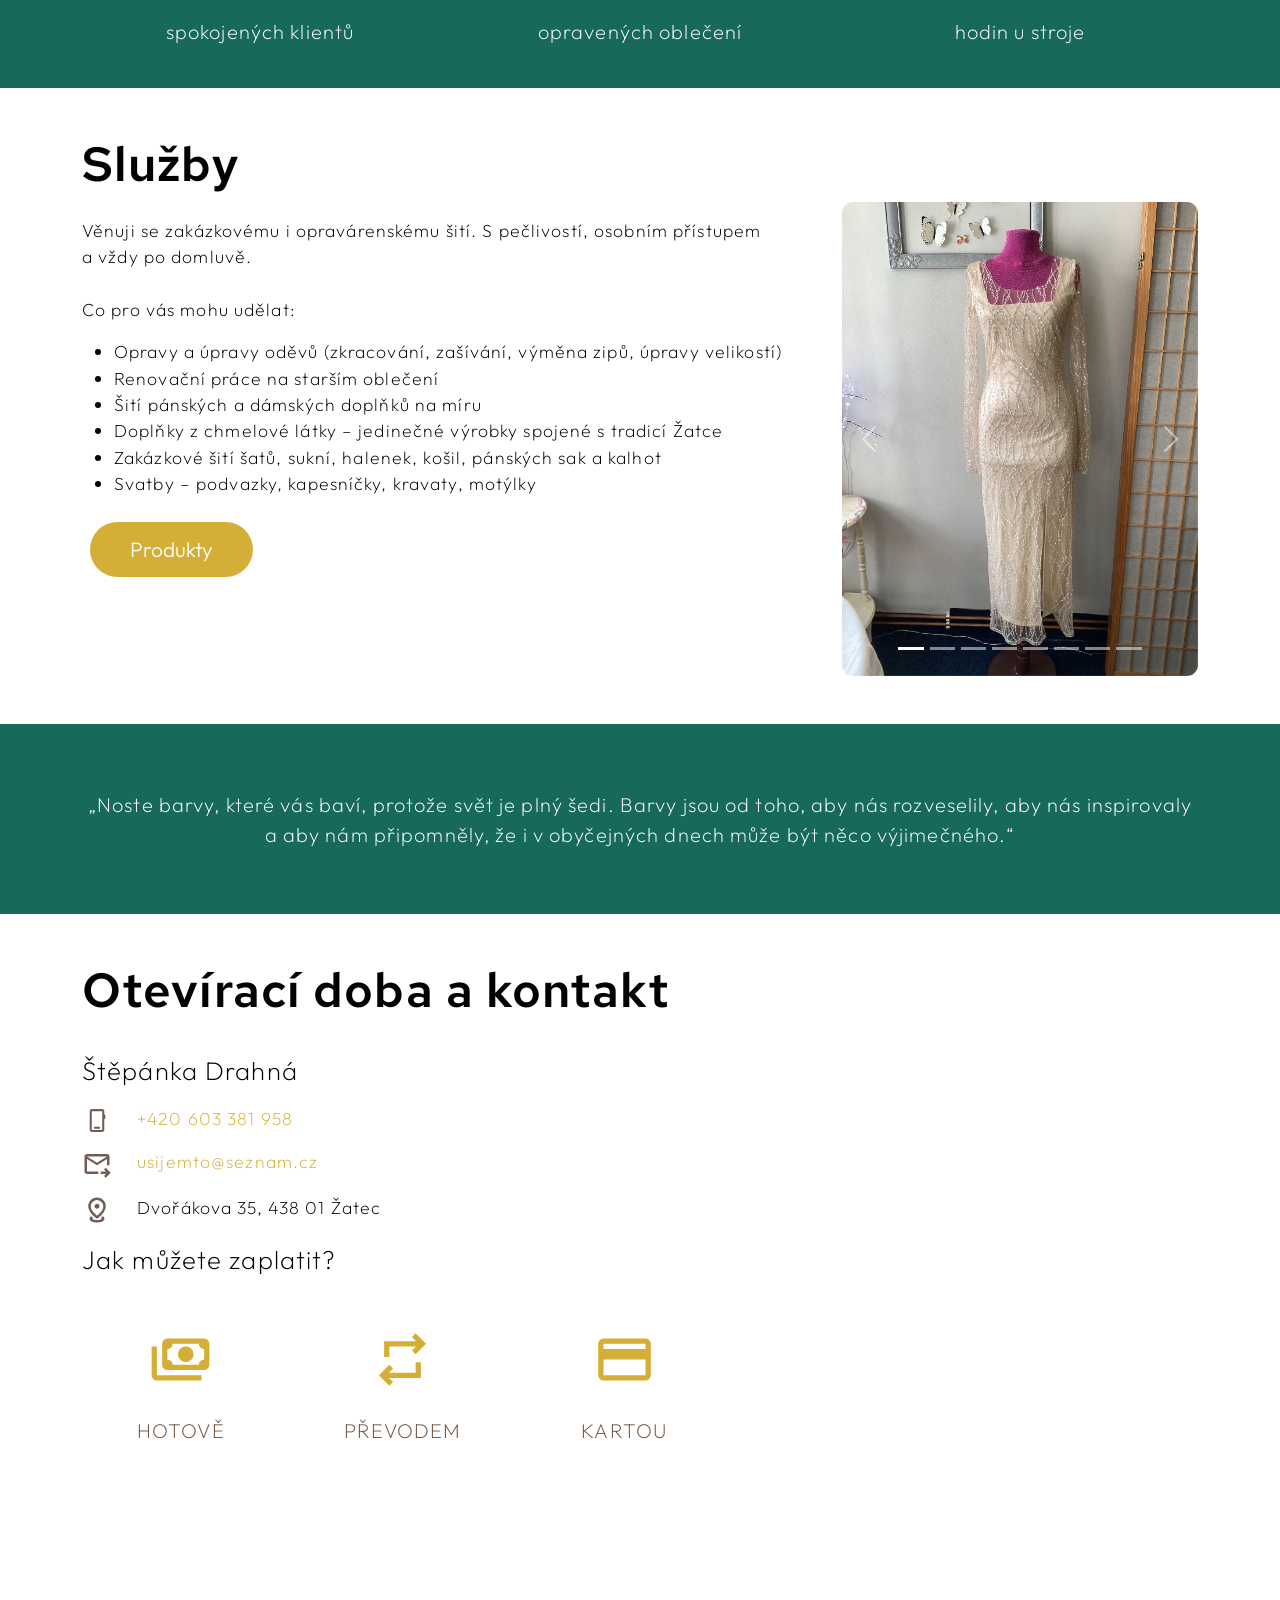
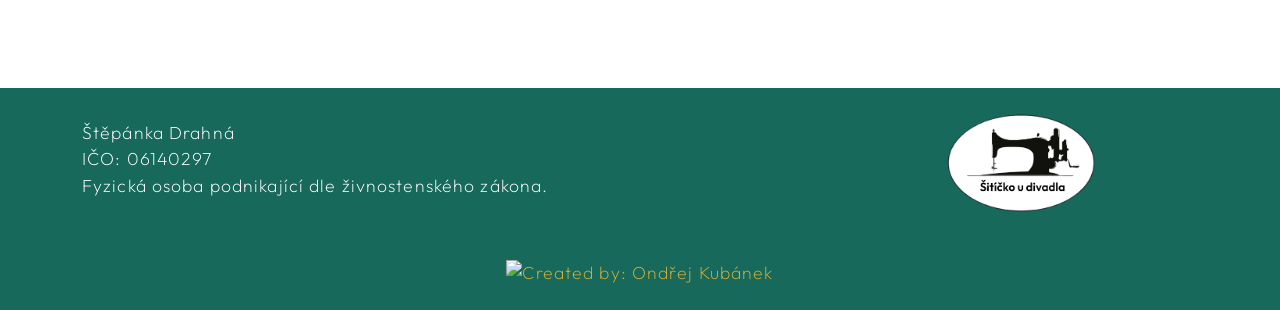
==== commit b6895898: "produkty" ====
--- a/index.html
+++ b/index.html
@@ -13,6 +13,15 @@
     <meta name="format-detection" content="telephone=no">
 
     <title>Šitíčko u divadla – Štěpánka Drahná</title>
+    <!-- Google tag (gtag.js) -->
+    <script async src="https://www.googletagmanager.com/gtag/js?id=G-0NVGGVCN4P"></script>
+    <script>
+        window.dataLayer = window.dataLayer || [];
+        function gtag() { dataLayer.push(arguments); }
+        gtag('js', new Date());
+
+        gtag('config', 'G-0NVGGVCN4P');
+    </script>
     <meta name="description"
         content="Šitíčko u divadla – ručně šité doplňky, opravy, renovace oblečení a pánské doplňky na míru v Žatci. Zakázkové šití s láskou a zkušeností. Kontaktujte mě pro jedinečné výrobky!">
     <meta name="keywords"
@@ -106,7 +115,8 @@
                     <p class="pt-1 justify">jmenuji se Štěpánka Drahná a&nbsp;šití je mým celoživotním osudem.
                         Vyučila&nbsp;jsem
                         se švadlenou a více než dvacet let jsem se věnovala tomuto řemeslu ve firmě. Postupem času jsem
-                        se rozhodla vydat vlastní cestou a&nbsp;založit si dílnu, kde mohu naplno uplatnit své zkušenosti
+                        se rozhodla vydat vlastní cestou a&nbsp;založit si dílnu, kde mohu naplno uplatnit své
+                        zkušenosti
                         i&nbsp;kreativitu.</p>
                     <p class="justify">Miluji svou práci a&nbsp;nedokážu si představit dělat něco jiného.
                         Největší&nbsp;radost mi
@@ -128,7 +138,7 @@
         <div class="container">
             <div class="row pt-4">
                 <div class="col-lg-4 linktree-div">
-                    <span class="counter purecounter" data-purecounter-start="0" data-purecounter-end="300"
+                    <span class="counter purecounter" data-purecounter-start="0" data-purecounter-end="570"
                         data-purecounter-duration="1.1">0</span><span class="counter">+</span>
                     <p class="text-secondary linktree-text">spokojených klientů</p>
                 </div>
@@ -140,7 +150,7 @@
                 </div>
 
                 <div class="col-lg-4 linktree-div">
-                    <span class="counter purecounter" data-purecounter-start="0" data-purecounter-end="1200"
+                    <span class="counter purecounter" data-purecounter-start="0" data-purecounter-end="1400"
                         data-purecounter-duration="0.4">0</span><span class="counter">+</span>
                     <p class="text-secondary linktree-text">hodin u stroje</p>
                 </div>
@@ -167,7 +177,7 @@
                         <li>Svatby – podvazky, kapesníčky, kravaty, motýlky</li>
                     </ul>
                     </p>
-                    <!--<a class="btn btn-secondary m-2" href="#about">Zjisti více</a>-->
+                    <a class="btn btn-secondary m-2" href="/produkty">Produkty</a>
                 </div>
                 <div class="col-lg-4">
                     <div id="carousel-photos-0" class="carousel slide" data-bs-ride="true">
@@ -193,54 +203,54 @@
                         <div class="carousel-inner rounded">
                             <div class="carousel-item active">
                                 <a href="assets/img/produkty/IMG_0005.jpeg" data-lightbox="galerie"
-                                    data-title="Popis obrázku">
+                                    data-title="Společenské šaty">
                                     <img src="assets/img/produkty/IMG_0005.jpeg" class="d-block w-100" alt="">
                                 </a>
                             </div>
                             <div class="carousel-item">
                                 <a href="assets/img/produkty/IMG_0011.jpeg" data-lightbox="galerie"
-                                    data-title="Popis obrázku">
+                                    data-title="Svatební kostým">
                                     <img src="assets/img/produkty/IMG_0011.jpeg" class="d-block w-100" alt="">
                                 </a>
                             </div>
                             <div class="carousel-item">
                                 <a href="assets/img/produkty/IMG_0021.jpeg" data-lightbox="galerie"
-                                    data-title="Popis obrázku">
+                                    data-title="Společenské šaty">
 
                                     <img src="assets/img/produkty/IMG_0021.jpeg" class="d-block w-100" alt="">
                                 </a>
                             </div>
                             <div class="carousel-item">
                                 <a href="assets/img/produkty/IMG_0031.jpeg" data-lightbox="galerie"
-                                    data-title="Popis obrázku">
+                                    data-title="Společenské šaty">
 
                                     <img src="assets/img/produkty/IMG_0031.jpeg" class="d-block w-100" alt="">
                                 </a>
                             </div>
                             <div class="carousel-item">
                                 <a href="assets/img/produkty/IMG_0036.jpeg" data-lightbox="galerie"
-                                    data-title="Popis obrázku">
+                                    data-title="Společenské šaty">
 
                                     <img src="assets/img/produkty/IMG_0036.jpeg" class="d-block w-100" alt="">
                                 </a>
                             </div>
                             <div class="carousel-item">
                                 <a href="assets/img/produkty/IMG_0048.jpeg" data-lightbox="galerie"
-                                    data-title="Popis obrázku">
+                                    data-title="Společenské šaty">
 
                                     <img src="assets/img/produkty/IMG_0048.jpeg" class="d-block w-100" alt="">
                                 </a>
                             </div>
                             <div class="carousel-item">
                                 <a href="assets/img/produkty/IMG_0069.jpeg" data-lightbox="galerie"
-                                    data-title="Popis obrázku">
+                                    data-title="Společenský oblek">
 
                                     <img src="assets/img/produkty/IMG_0069.jpeg" class="d-block w-100" alt="">
                                 </a>
                             </div>
                             <div class="carousel-item">
                                 <a href="assets/img/produkty/IMG_0081.jpeg" data-lightbox="galerie"
-                                    data-title="Popis obrázku">
+                                    data-title="Svatební šaty">
 
                                     <img src="assets/img/produkty/IMG_0081.jpeg" class="d-block w-100" alt="">
                                 </a>
@@ -359,7 +369,7 @@
     </footer>
 
 
-    
+
     <script src="https://cdn.jsdelivr.net/npm/bootstrap@5.1.3/dist/js/bootstrap.bundle.min.js"></script>
     <script src="js/jquery.js"></script>
     <script src="assets/lightbox2-2.11.3/dist/js/lightbox.min.js"></script>
--- a/css/styles.css
+++ b/css/styles.css
@@ -253,7 +253,7 @@
 }
 
 .navbar-toggler.collapsed .toggler-icon {
-    background: #705642;
+    background: #D4AF37;
 }
 
 .linktree-div:hover>a>p {
@@ -305,6 +305,7 @@
 
 .motto-div {
     padding-top: 3rem;
+    padding-bottom: 3rem;
     text-align: center;
     color: white;
 }
@@ -339,4 +340,11 @@
   font-size: 3rem;
   font-weight: 700;
   color: white;
+}
+
+.card-img-top:hover {
+  filter: brightness(75%);
+
+  transition: transform 0.3s ease, filter 0.3s ease;
+
 }
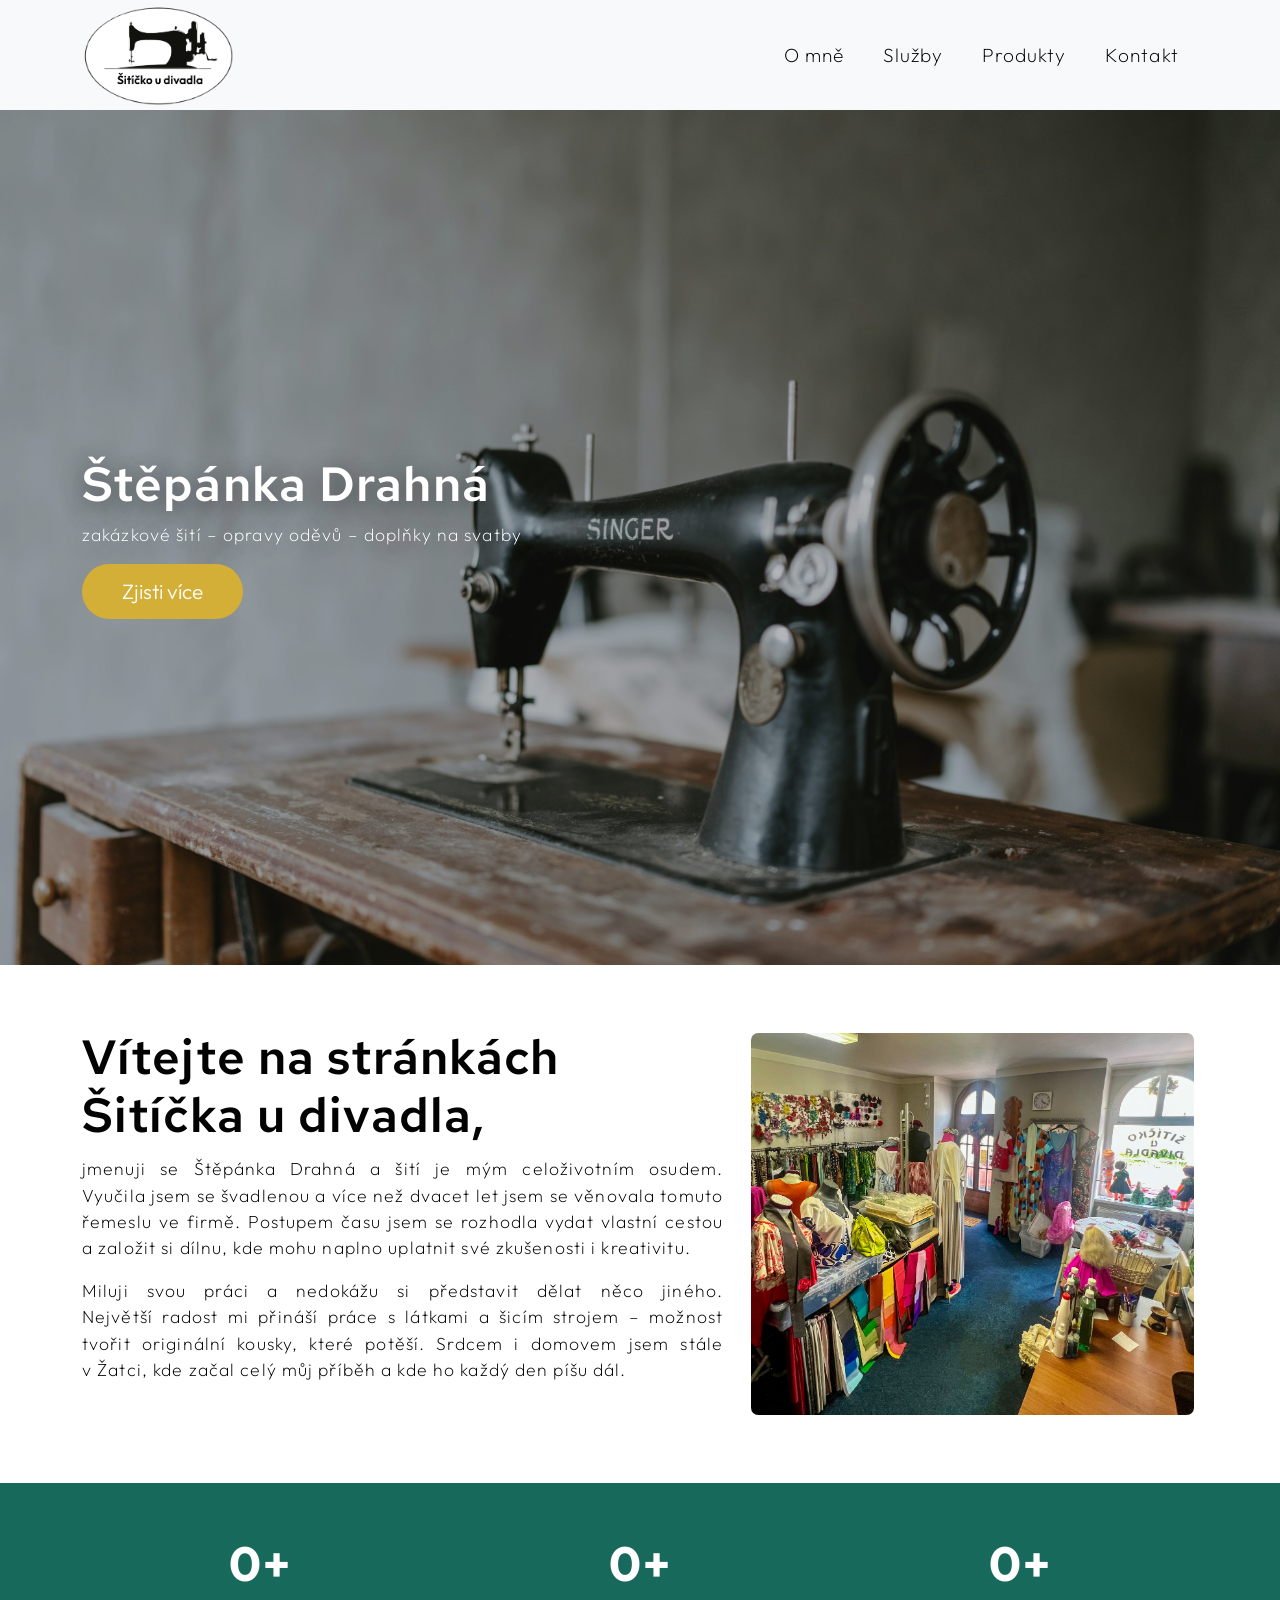
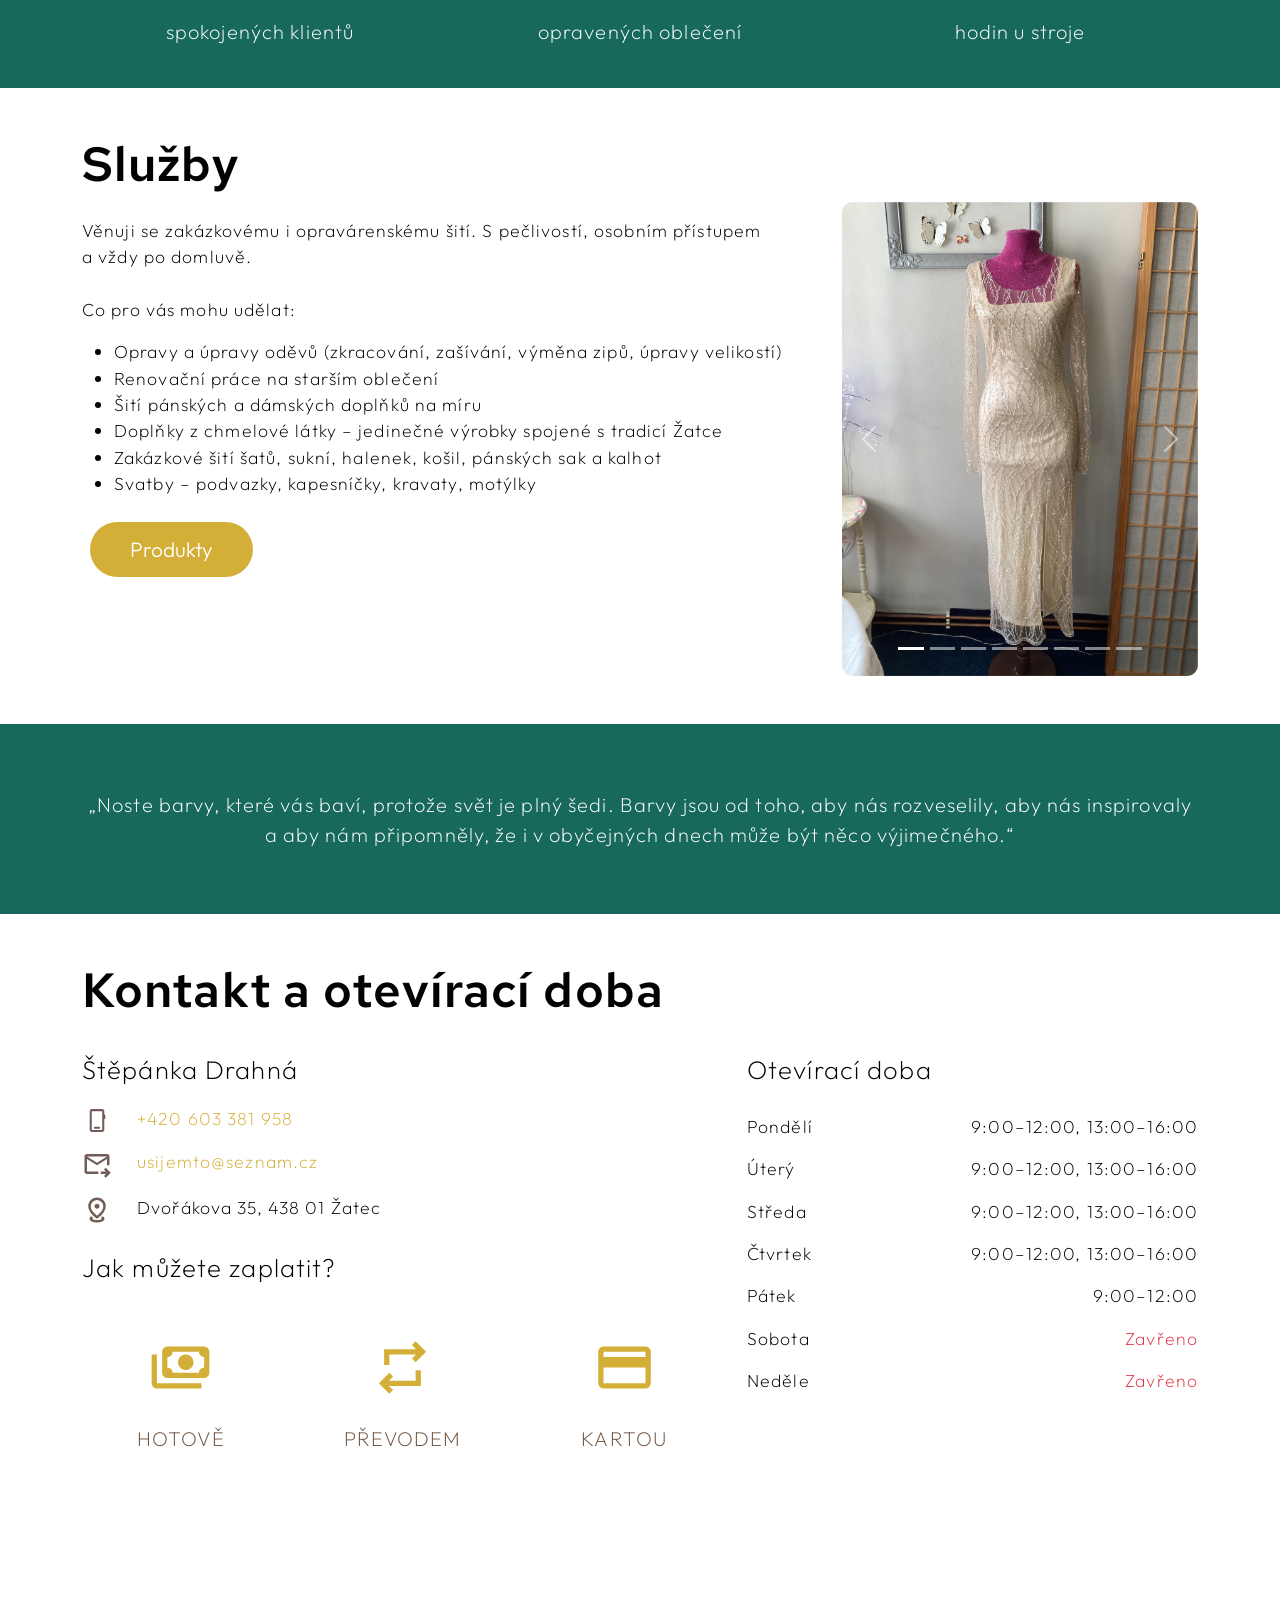
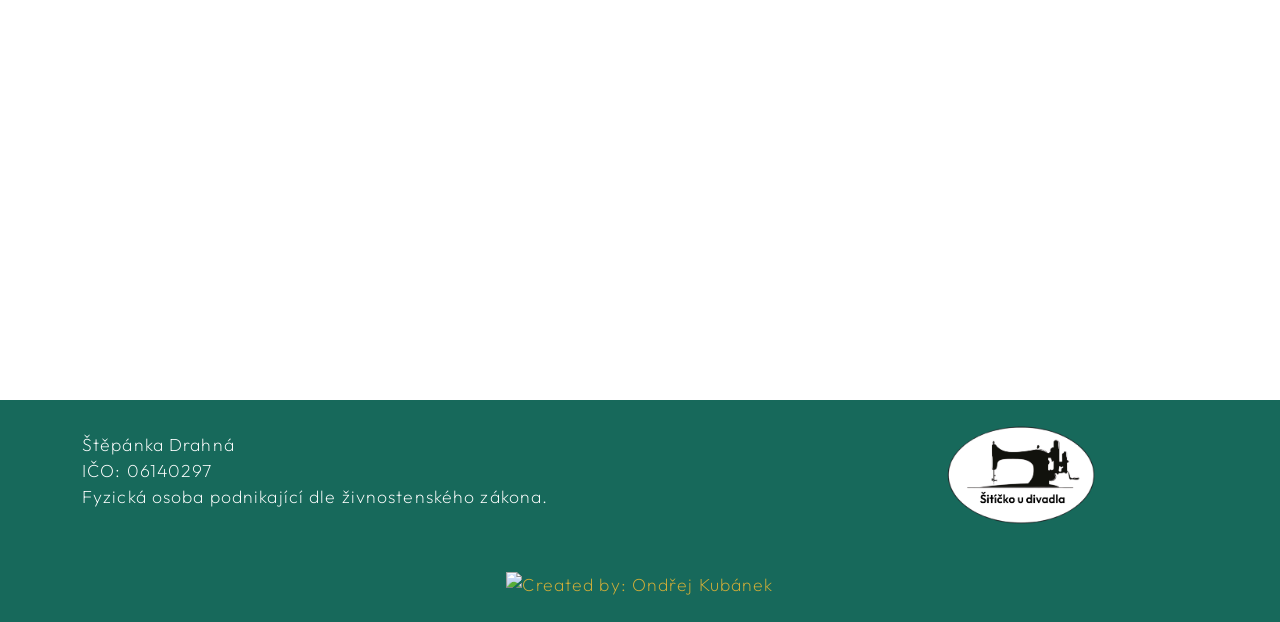
==== commit 0c6d4445: "edit produkty, robots" ====
--- a/index.html
+++ b/index.html
@@ -202,57 +202,57 @@
                         </div>
                         <div class="carousel-inner rounded">
                             <div class="carousel-item active">
-                                <a href="assets/img/produkty/IMG_0005.jpeg" data-lightbox="galerie"
+                                <a href="assets/img/produkty/IMG_0005.jpg" data-lightbox="galerie"
                                     data-title="Společenské šaty">
-                                    <img src="assets/img/produkty/IMG_0005.jpeg" class="d-block w-100" alt="">
-                                </a>
-                            </div>
-                            <div class="carousel-item">
-                                <a href="assets/img/produkty/IMG_0011.jpeg" data-lightbox="galerie"
+                                    <img src="assets/img/produkty/IMG_0005.jpg" class="d-block w-100" alt="">
+                                </a>
+                            </div>
+                            <div class="carousel-item">
+                                <a href="assets/img/produkty/IMG_0011.jpg" data-lightbox="galerie"
                                     data-title="Svatební kostým">
-                                    <img src="assets/img/produkty/IMG_0011.jpeg" class="d-block w-100" alt="">
-                                </a>
-                            </div>
-                            <div class="carousel-item">
-                                <a href="assets/img/produkty/IMG_0021.jpeg" data-lightbox="galerie"
+                                    <img src="assets/img/produkty/IMG_0011.jpg" class="d-block w-100" alt="">
+                                </a>
+                            </div>
+                            <div class="carousel-item">
+                                <a href="assets/img/produkty/IMG_0021.jpg" data-lightbox="galerie"
                                     data-title="Společenské šaty">
 
-                                    <img src="assets/img/produkty/IMG_0021.jpeg" class="d-block w-100" alt="">
-                                </a>
-                            </div>
-                            <div class="carousel-item">
-                                <a href="assets/img/produkty/IMG_0031.jpeg" data-lightbox="galerie"
+                                    <img src="assets/img/produkty/IMG_0021.jpg" class="d-block w-100" alt="">
+                                </a>
+                            </div>
+                            <div class="carousel-item">
+                                <a href="assets/img/produkty/IMG_0031.jpg" data-lightbox="galerie"
                                     data-title="Společenské šaty">
 
-                                    <img src="assets/img/produkty/IMG_0031.jpeg" class="d-block w-100" alt="">
-                                </a>
-                            </div>
-                            <div class="carousel-item">
-                                <a href="assets/img/produkty/IMG_0036.jpeg" data-lightbox="galerie"
+                                    <img src="assets/img/produkty/IMG_0031.jpg" class="d-block w-100" alt="">
+                                </a>
+                            </div>
+                            <div class="carousel-item">
+                                <a href="assets/img/produkty/IMG_0036.jpg" data-lightbox="galerie"
                                     data-title="Společenské šaty">
 
-                                    <img src="assets/img/produkty/IMG_0036.jpeg" class="d-block w-100" alt="">
-                                </a>
-                            </div>
-                            <div class="carousel-item">
-                                <a href="assets/img/produkty/IMG_0048.jpeg" data-lightbox="galerie"
+                                    <img src="assets/img/produkty/IMG_0036.jpg" class="d-block w-100" alt="">
+                                </a>
+                            </div>
+                            <div class="carousel-item">
+                                <a href="assets/img/produkty/IMG_0048.jpg" data-lightbox="galerie"
                                     data-title="Společenské šaty">
 
-                                    <img src="assets/img/produkty/IMG_0048.jpeg" class="d-block w-100" alt="">
-                                </a>
-                            </div>
-                            <div class="carousel-item">
-                                <a href="assets/img/produkty/IMG_0069.jpeg" data-lightbox="galerie"
+                                    <img src="assets/img/produkty/IMG_0048.jpg" class="d-block w-100" alt="">
+                                </a>
+                            </div>
+                            <div class="carousel-item">
+                                <a href="assets/img/produkty/IMG_0069.jpg" data-lightbox="galerie"
                                     data-title="Společenský oblek">
 
-                                    <img src="assets/img/produkty/IMG_0069.jpeg" class="d-block w-100" alt="">
-                                </a>
-                            </div>
-                            <div class="carousel-item">
-                                <a href="assets/img/produkty/IMG_0081.jpeg" data-lightbox="galerie"
+                                    <img src="assets/img/produkty/IMG_0069.jpg" class="d-block w-100" alt="">
+                                </a>
+                            </div>
+                            <div class="carousel-item">
+                                <a href="assets/img/produkty/IMG_0081.jpg" data-lightbox="galerie"
                                     data-title="Svatební šaty">
 
-                                    <img src="assets/img/produkty/IMG_0081.jpeg" class="d-block w-100" alt="">
+                                    <img src="assets/img/produkty/IMG_0081.jpg" class="d-block w-100" alt="">
                                 </a>
                             </div>
                         </div>
@@ -289,60 +289,92 @@
         </div>
     </section>
 
-
-
     <section class="massages content-large" id="kontakt">
-        <div class="container">
-            <div class="row pt-5">
-                <h1 class="">Otevírací doba a kontakt</h1>
-                <div class="col-lg-7 py-4">
-                    <p class="text-secondary">Štěpánka Drahná</p>
-                    <p>
-                        <img src="./assets/icons/telefon.svg" alt=""
-                            style="height:25px; width:50px; padding-right: 20px;">
-                        <a href="tel:+420777450911">+420 603 381 958</a>
-                    </p>
-                    <p> <img src="./assets/icons/email.svg" alt=""
-                            style="height:30px; width:50px; padding-right: 20px;">
-                        <a href="mailto:usijemto@seznam.cz">usijemto@seznam.cz</a>
-                    </p>
-                    <p><img src="./assets/icons/lokace.svg" alt=""
-                            style="height:30px; width:50px; padding-right: 20px;">
-                        Dvořákova 35, 438 01 Žatec</p>
-
-                    <p class="text-secondary">Jak můžete zaplatit?</p>
-                    <div class="row text-center">
-                        <div class="col-lg-4 ">
-                            <img class="contact-icon" src="./assets/icons/hotovost.svg" alt="" srcset="">
-                            <p class="contact-text">HOTOVĚ</p>
-
-                        </div>
-                        <div class="col-lg-4 ">
-                            <img class="contact-icon" src="./assets/icons/prevod.svg" alt="" srcset="">
-                            <p class="contact-text">PŘEVODEM</p>
-                        </div>
-                        <div class="col-lg-4 ">
-                            <img class="contact-icon" src="./assets/icons/karta.svg" alt="" srcset="">
-                            <p class="contact-text">KARTOU</p>
-                        </div>
-                        <!--<div class="col-lg-4 ">
-                            <img class="contact-icon" src="./assets/icons/stravenky.svg" alt="" srcset="">
-                            <p class="contact-text">STRAVENKY</p>
-                        </div>!-->
-                    </div>
-
-
-
-                </div>
-                <div class="col-lg-5 py-4">
-                    <iframe
-                        src="https://www.google.com/maps/embed?pb=!1m18!1m12!1m3!1d1864.5217878846329!2d13.542707104356175!3d50.32806025073156!2m3!1f0!2f0!3f0!3m2!1i1024!2i768!4f13.1!3m3!1m2!1s0x470a3d5cd3f84abf%3A0x8786ca76df684717!2zxaBpdMOtxI1rbyB1IGRpdmFkbGEg4oCTIMWgdMSbcMOhbmthIERyYWhuw6E!5e0!3m2!1scs!2sro!4v1751181024813!5m2!1scs!2sro"
-                        width="100%" height="450" style="border:0;" allowfullscreen="" loading="lazy"
-                        referrerpolicy="no-referrer-when-downgrade"></iframe>
-                </div>
-            </div>
-        </div>
-    </section>
+    <div class="container">
+        <div class="row pt-5">
+            <h1 class="">Kontakt a otevírací doba</h1>
+            
+             <!-- Contact Section -->
+            <div class="col-lg-7 py-4">
+                <p class="text-secondary">Štěpánka Drahná</p>
+                <p>
+                    <img src="./assets/icons/telefon.svg" alt=""
+                        style="height:25px; width:50px; padding-right: 20px;">
+                    <a href="tel:+420603381958">+420 603 381 958</a>
+                </p>
+                <p> <img src="./assets/icons/email.svg" alt=""
+                        style="height:30px; width:50px; padding-right: 20px;">
+                    <a href="mailto:usijemto@seznam.cz">usijemto@seznam.cz</a>
+                </p>
+                <p><img src="./assets/icons/lokace.svg" alt=""
+                        style="height:30px; width:50px; padding-right: 20px;">
+                    Dvořákova 35, 438 01 Žatec</p>
+
+                <p class="text-secondary mt-4">Jak můžete zaplatit?</p>
+                <div class="row text-center">
+                    <div class="col-lg-4 ">
+                        <img class="contact-icon" src="./assets/icons/hotovost.svg" alt="" srcset="">
+                        <p class="contact-text">HOTOVĚ</p>
+                    </div>
+                    <div class="col-lg-4 ">
+                        <img class="contact-icon" src="./assets/icons/prevod.svg" alt="" srcset="">
+                        <p class="contact-text">PŘEVODEM</p>
+                    </div>
+                    <div class="col-lg-4 ">
+                        <img class="contact-icon" src="./assets/icons/karta.svg" alt="" srcset="">
+                        <p class="contact-text">KARTOU</p>
+                    </div>
+                </div>
+            </div>
+
+            <!-- Opening Hours Section -->
+            <div class="col-lg-5 py-4">
+                <p class="text-secondary mb-3">Otevírací doba</p>
+                <div class="opening-hours">
+                    <div class="d-flex justify-content-between py-2 border-bottom">
+                        <span>Pondělí</span>
+                        <span class="text-end">9:00–12:00, 13:00–16:00</span>
+                    </div>
+                    <div class="d-flex justify-content-between py-2 border-bottom">
+                        <span>Úterý</span>
+                        <span class="text-end">9:00–12:00, 13:00–16:00</span>
+                    </div>
+                    <div class="d-flex justify-content-between py-2 border-bottom">
+                        <span>Středa</span>
+                        <span class="text-end">9:00–12:00, 13:00–16:00</span>
+                    </div>
+                    <div class="d-flex justify-content-between py-2 border-bottom">
+                        <span>Čtvrtek</span>
+                        <span class="text-end">9:00–12:00, 13:00–16:00</span>
+                    </div>
+                    <div class="d-flex justify-content-between py-2 border-bottom">
+                        <span>Pátek</span>
+                        <span class="text-end">9:00–12:00</span>
+                    </div>
+                    <div class="d-flex justify-content-between py-2 border-bottom">
+                        <span>Sobota</span>
+                        <span class="text-end text-danger">Zavřeno</span>
+                    </div>
+                    <div class="d-flex justify-content-between py-2">
+                        <span>Neděle</span>
+                        <span class="text-end text-danger">Zavřeno</span>
+                    </div>
+                </div>
+            </div>
+        
+            
+            <!-- Map Section -->
+            <div class="col-12 py-4">
+                <iframe
+                    src="https://www.google.com/maps/embed?pb=!1m18!1m12!1m3!1d1864.5217878846329!2d13.542707104356175!3d50.32806025073156!2m3!1f0!2f0!3f0!3m2!1i1024!2i768!4f13.1!3m3!1m2!1s0x470a3d5cd3f84abf%3A0x8786ca76df684717!2zxaBpdMOtxI1rbyB1IGRpdmFkbGEg4oCTIMWgdMSbcMOhbmthIERyYWhuw6E!5e0!3m2!1scs!2sro!4v1751181024813!5m2!1scs!2sro"
+                    width="100%" height="450" style="border:0;" allowfullscreen="" loading="lazy"
+                    referrerpolicy="no-referrer-when-downgrade"></iframe>
+            </div>
+        </div>
+    </div>
+</section>
+
+
 
     <footer class="content-small">
         <div class="container">
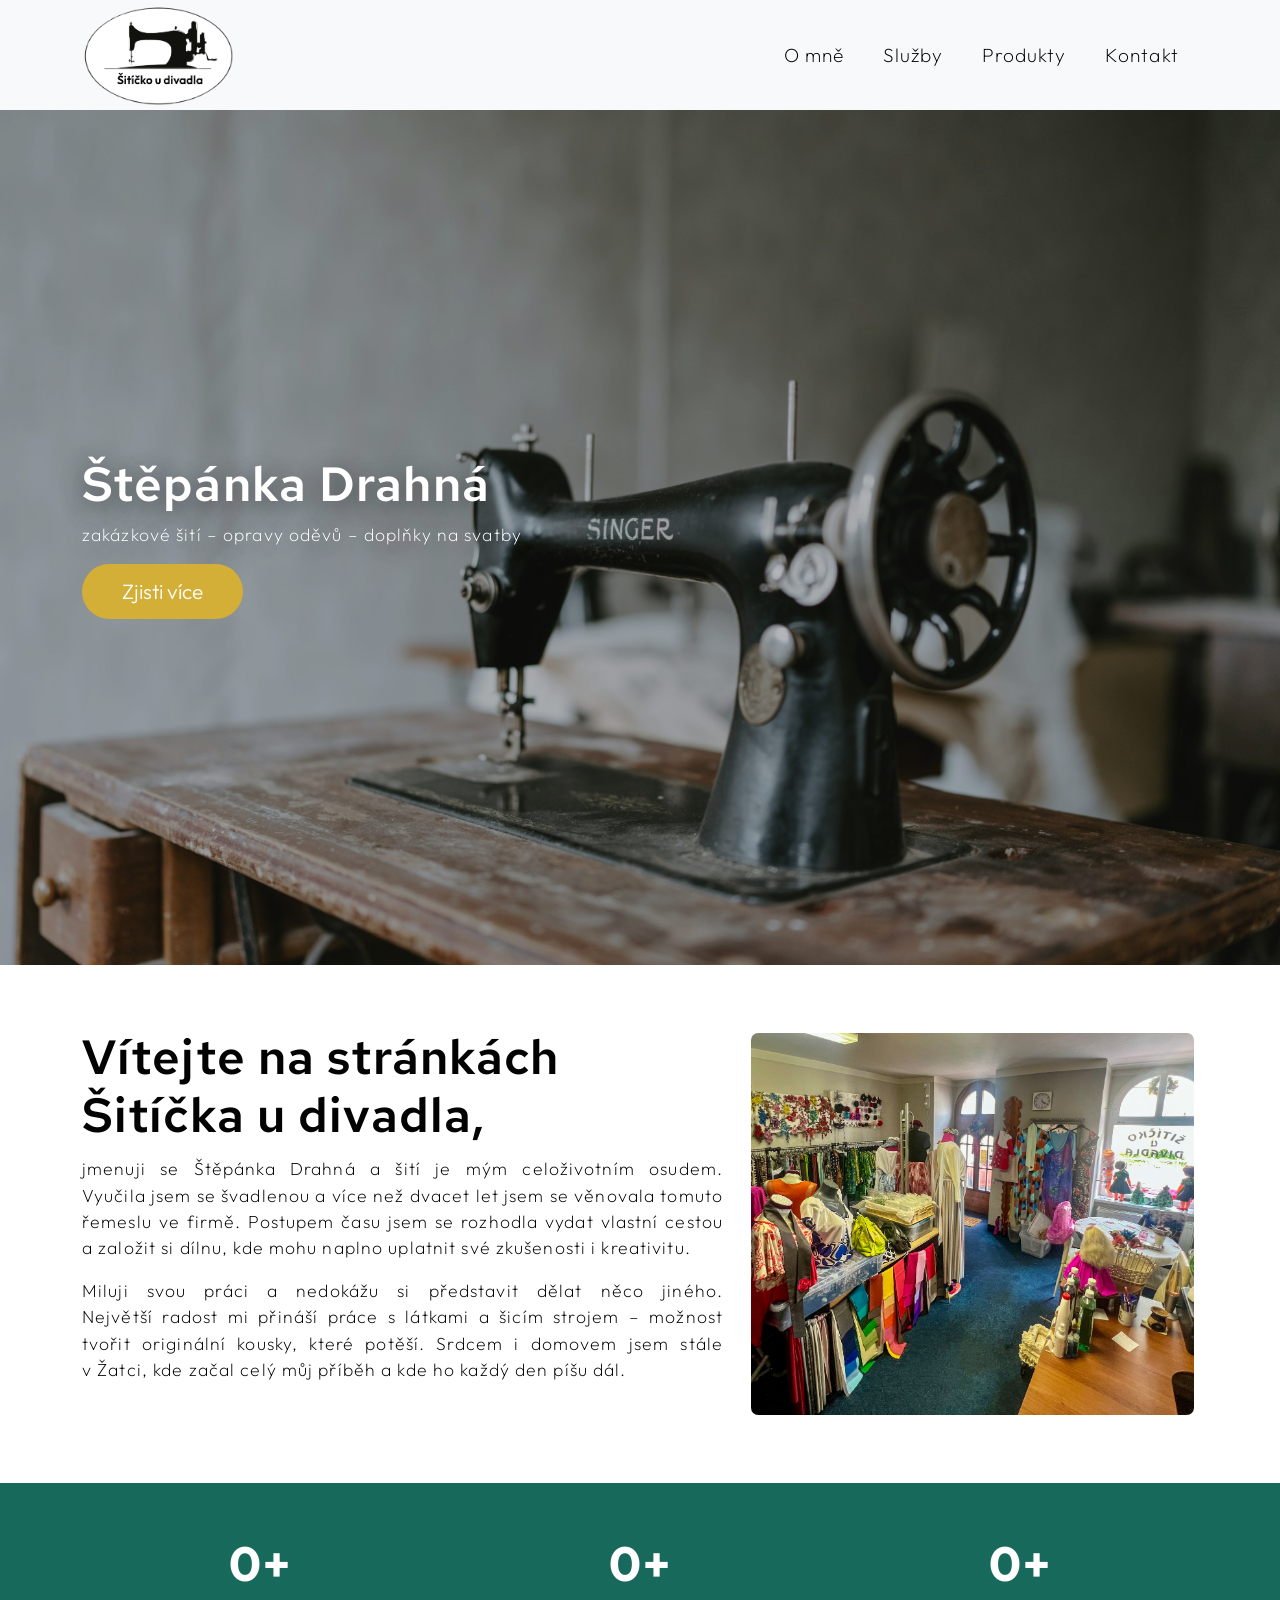
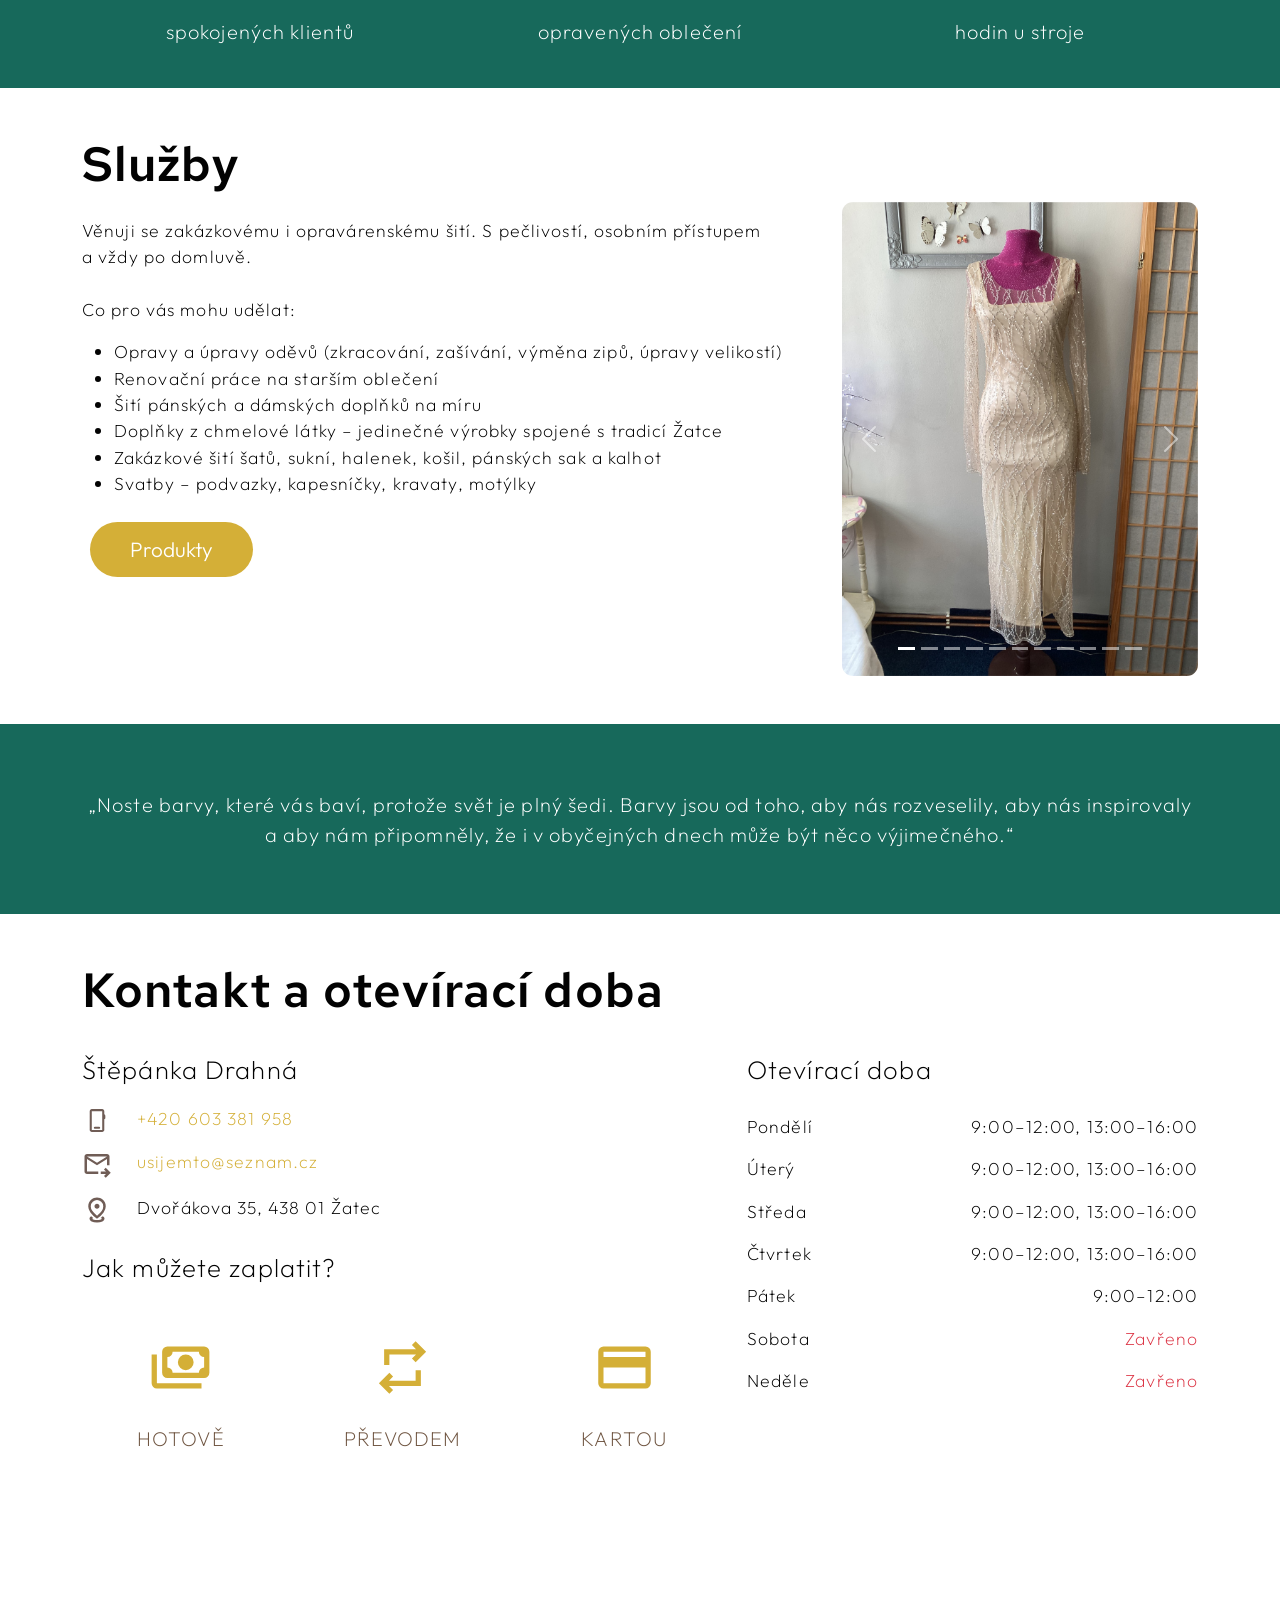
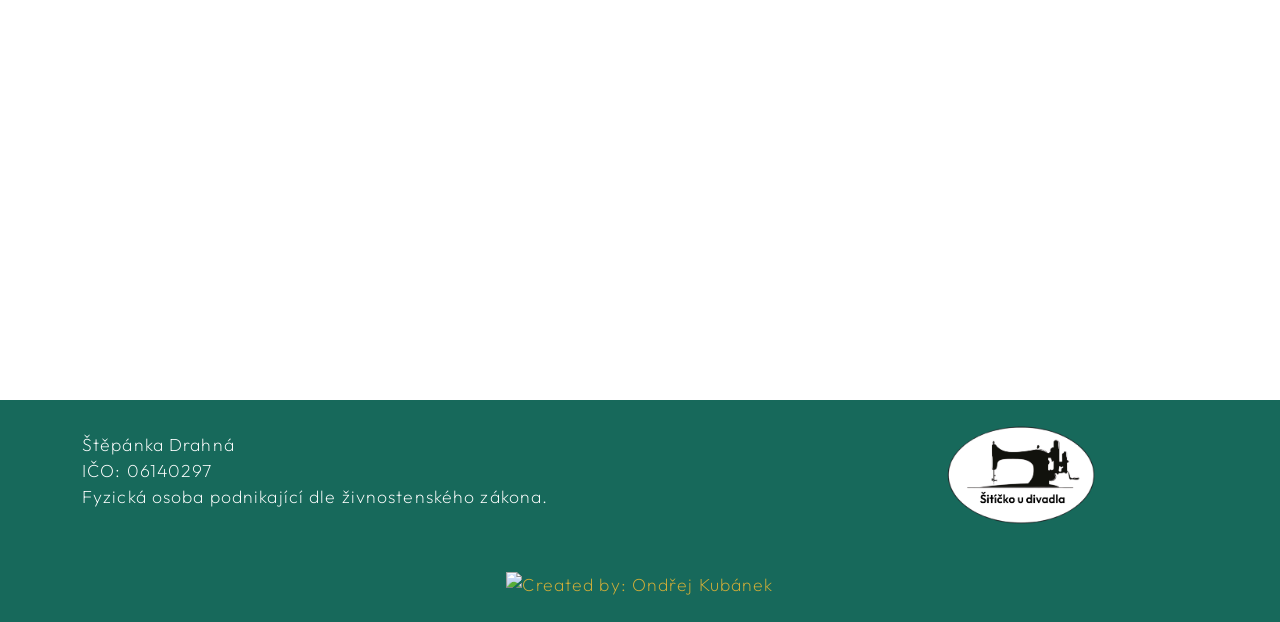
==== commit c2f677da: "šaty" ====
--- a/index.html
+++ b/index.html
@@ -198,6 +198,12 @@
                                 aria-label="Slide 7"></button>
                             <button type="button" data-bs-target="#carousel-photos-0" data-bs-slide-to="7"
                                 aria-label="Slide 8"></button>
+                                <button type="button" data-bs-target="#carousel-photos-0" data-bs-slide-to="8"
+                                aria-label="Slide 9"></button>
+                                <button type="button" data-bs-target="#carousel-photos-0" data-bs-slide-to="9"
+                                aria-label="Slide 10"></button>
+                                <button type="button" data-bs-target="#carousel-photos-0" data-bs-slide-to="10"
+                                aria-label="Slide 11"></button>
 
                         </div>
                         <div class="carousel-inner rounded">
@@ -253,6 +259,27 @@
                                     data-title="Svatební šaty">
 
                                     <img src="assets/img/produkty/IMG_0081.jpg" class="d-block w-100" alt="">
+                                </a>
+                            </div>
+                            <div class="carousel-item">
+                                <a href="assets/img/produkty/šaty_1.jpeg" data-lightbox="galerie"
+                                    data-title="Šaty">
+
+                                    <img src="assets/img/produkty/šaty_1.jpeg" class="d-block w-100" alt="">
+                                </a>
+                            </div>
+                            <div class="carousel-item">
+                                <a href="assets/img/produkty/šaty_2.jpeg" data-lightbox="galerie"
+                                    data-title="Šaty">
+
+                                    <img src="assets/img/produkty/šaty_2.jpeg" class="d-block w-100" alt="">
+                                </a>
+                            </div>
+                            <div class="carousel-item">
+                                <a href="assets/img/produkty/šaty_3.jpeg" data-lightbox="galerie"
+                                    data-title="Šaty">
+
+                                    <img src="assets/img/produkty/šaty_3.jpeg" class="d-block w-100" alt="">
                                 </a>
                             </div>
                         </div>
